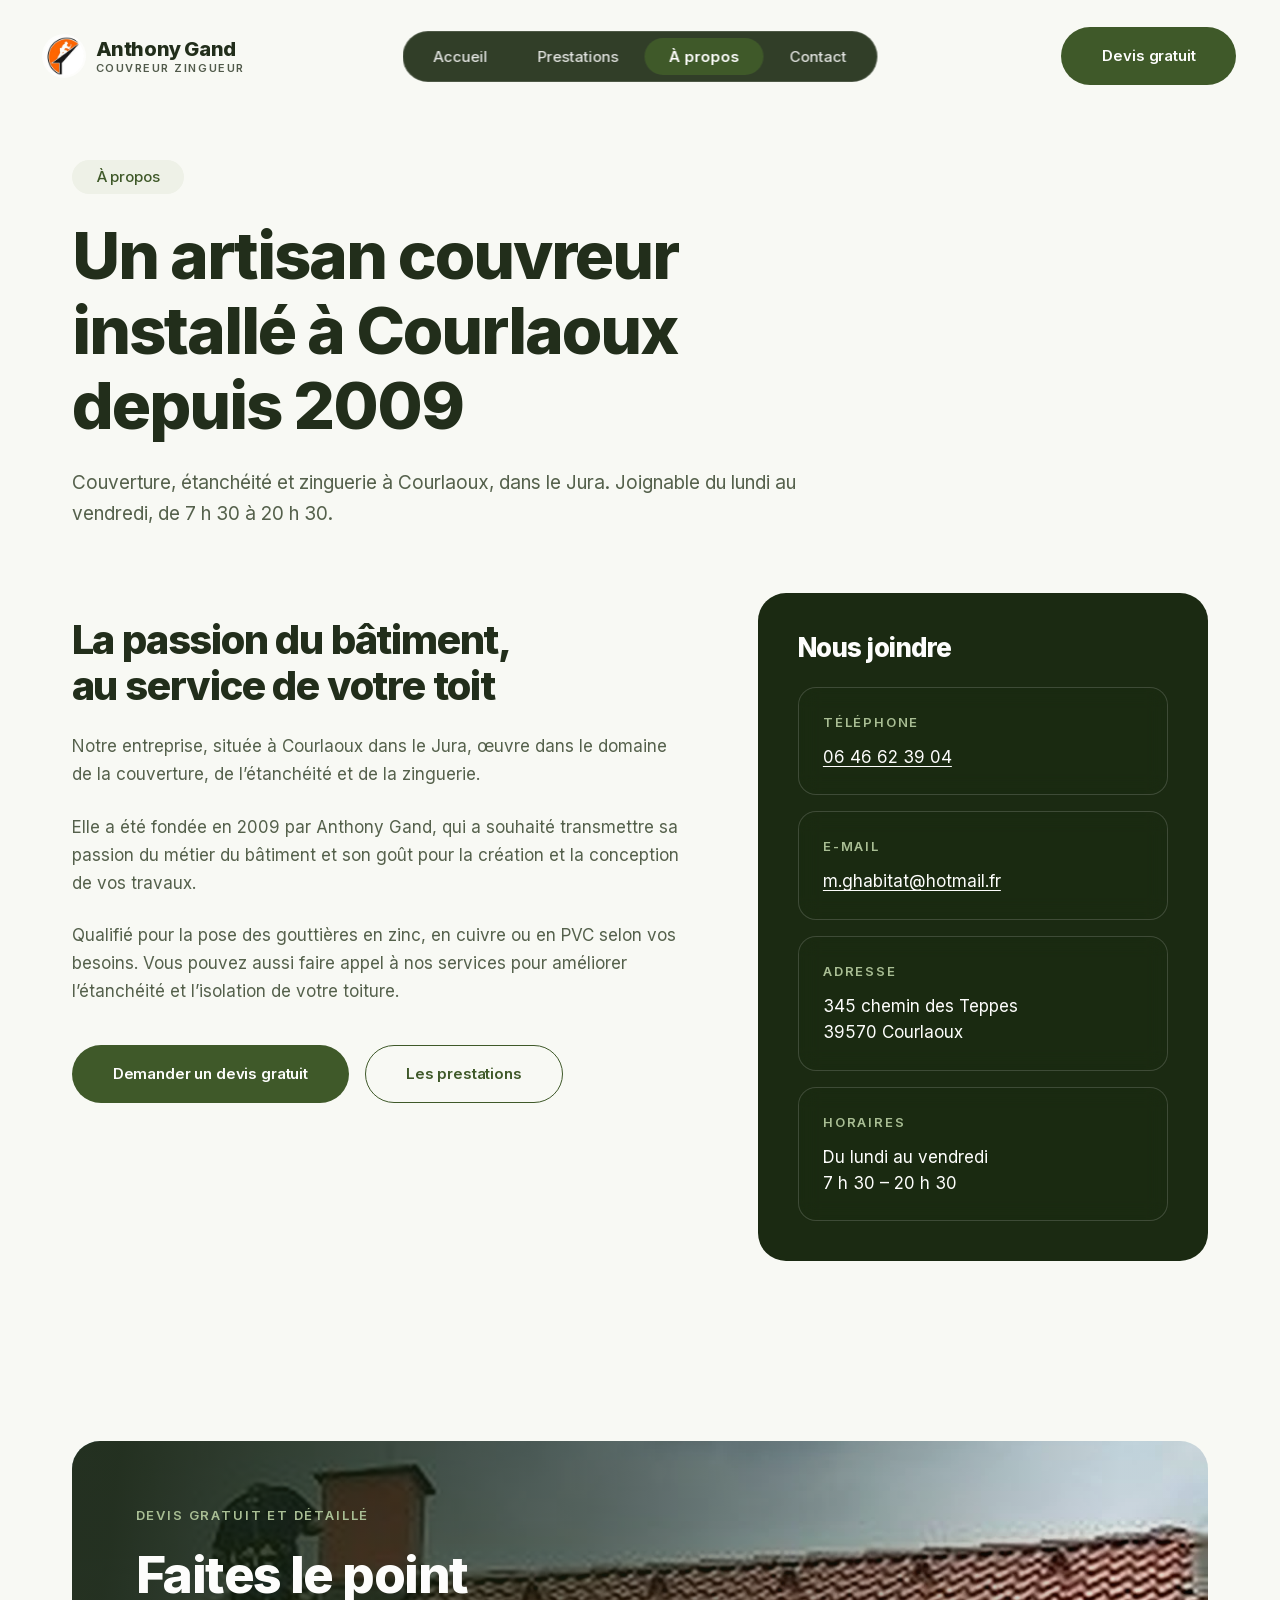
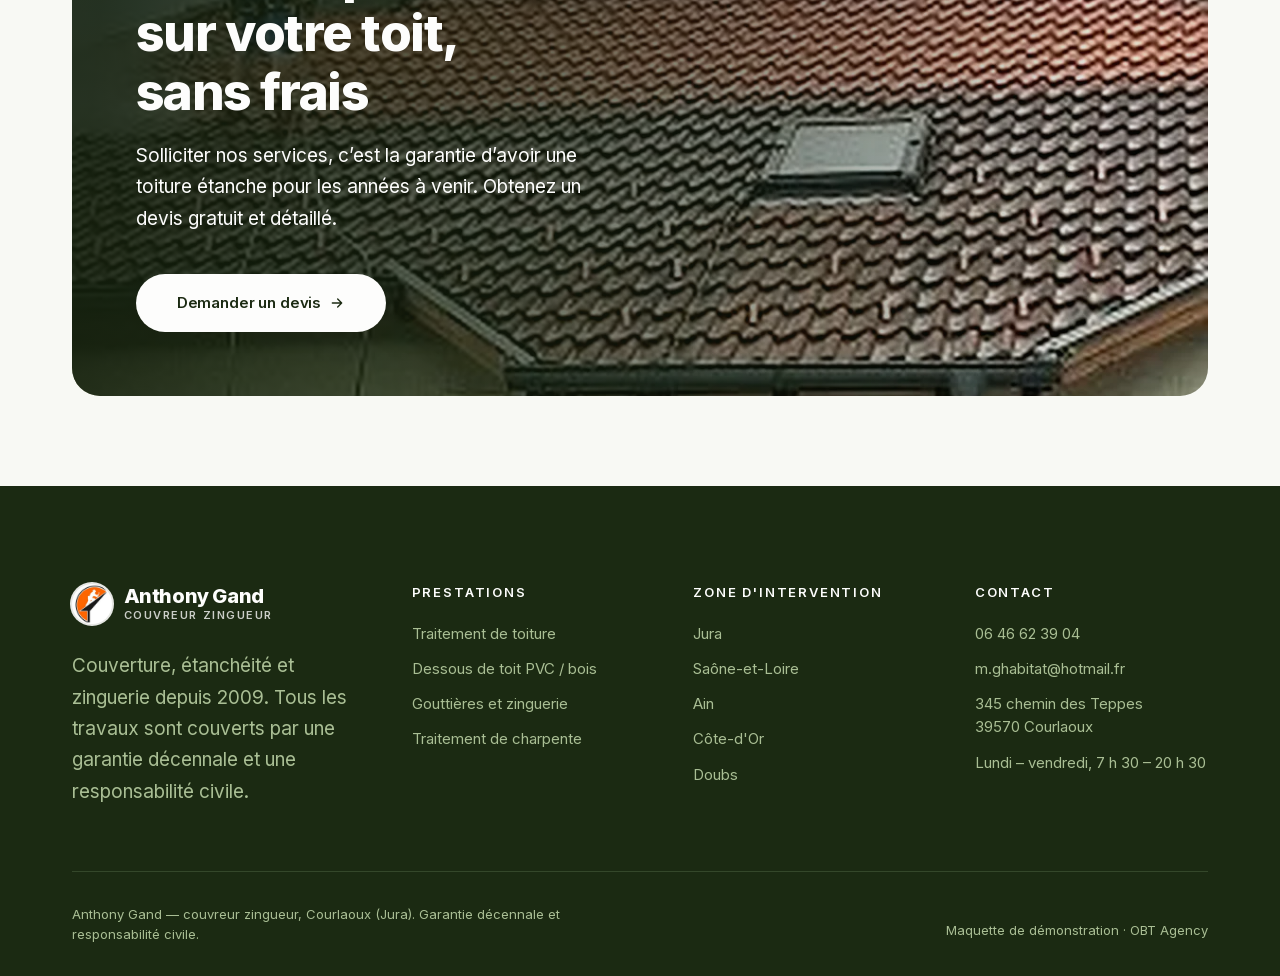
==== apropos.html @ 1050e937 "Maquette Anthony Gand — couvreur zingueur" ====
<!doctype html>
<html lang="fr">
<head>
<meta charset="utf-8">
<meta name="viewport" content="width=device-width, initial-scale=1">
<title>À propos — Anthony Gand, couvreur zingueur à Courlaoux</title>
<meta name="description" content="Entreprise de couverture, d'étanchéité et de zinguerie fondée en 2009 par Anthony Gand à Courlaoux (39). Coordonnées et horaires.">
<meta property="og:type" content="website">
<meta property="og:title" content="À propos — Anthony Gand, couvreur zingueur à Courlaoux">
<meta property="og:description" content="Entreprise de couverture, d'étanchéité et de zinguerie fondée en 2009 par Anthony Gand à Courlaoux (39). Coordonnées et horaires.">
<meta property="og:image" content="assets/img/hero-couvreur-demoussage.webp">
<meta property="og:locale" content="fr_FR">
<link rel="icon" href="assets/logo/favicon.png" type="image/png">
<link rel="stylesheet" href="css/tokens.css">
<link rel="stylesheet" href="css/base.css">
<link rel="stylesheet" href="css/layout.css">
<link rel="stylesheet" href="css/components.css">
<link rel="stylesheet" href="css/pages.css">
<link rel="stylesheet" href="css/apparitions.css">
<link rel="stylesheet" href="css/toiture.css">
<script>
(function () {
  var r = document.documentElement;
  if (window.matchMedia('(prefers-reduced-motion: reduce)').matches) return;
  r.dataset.anim = 'oui';
  addEventListener('load', function () {
    setTimeout(function () {
      if (!r.dataset.animPrete) r.removeAttribute('data-anim');
    }, 1000);
  });
})();
</script>
</head>
<body>
<a class="evitement" href="#principal">Aller au contenu</a>

<header class="entete" id="entete" data-fond="clair">
  <div class="entete__interieur">
    <a class="marque" href="index.html" aria-label="Anthony Gand, couvreur zingueur, accueil">
      <img class="marque__signe marque__logo" src="assets/logo/logo-rond.png" width="400" height="400" alt="">
      <span class="marque__nom">Anthony Gand<span class="marque__metier">Couvreur zingueur</span></span>
    </a>

    <nav class="nav" id="menu" aria-label="Navigation principale">
      <a class="nav__lien" href="index.html">Accueil</a>
      <a class="nav__lien" href="services.html">Prestations</a>
      <a class="nav__lien" href="apropos.html" aria-current="page">À propos</a>
      <a class="nav__lien" href="contact.html">Contact</a>
      <div class="nav__action"><a class="bouton bouton--plein bouton--large" href="contact.html">Devis gratuit</a></div>
    </nav>

    <div class="entete__action">
      <a class="bouton bouton--entete" href="contact.html">Devis gratuit</a>
    </div>

    <button class="burger" type="button" aria-expanded="false" aria-controls="menu" aria-label="Ouvrir le menu">
      <span class="burger__trait"></span><span class="burger__trait"></span><span class="burger__trait"></span>
    </button>
  </div>
</header>

<main id="principal">

<section class="hero-page">
  <div class="contenu">
    <p class="badge badge--accent hero-page__badge">À propos</p>
    <h1 class="hero-page__titre">Un artisan couvreur installé à Courlaoux depuis 2009</h1>
    <p class="hero-page__texte">
      Couverture, étanchéité et zinguerie à Courlaoux, dans le Jura. Joignable du lundi au
      vendredi, de 7 h 30 à 20 h 30.
    </p>
  </div>
</section>

<section class="section section--creme section--haut-nul" id="a-propos">
  <div class="contenu">
    <div class="duo duo--apropos">
      <div class="duo__texte">
        <h2 class="section-titre duo__titre">La passion du bâtiment, au service de votre toit</h2>
        <p class="duo__paragraphe">
          Notre entreprise, située à Courlaoux dans le Jura, œuvre dans le domaine de la
          couverture, de l’étanchéité et de la zinguerie.
        </p>
        <p class="duo__paragraphe">
          Elle a été fondée en 2009 par Anthony Gand, qui a souhaité transmettre sa passion du
          métier du bâtiment et son goût pour la création et la conception de vos travaux.
        </p>
        <p class="duo__paragraphe">
          Qualifié pour la pose des gouttières en zinc, en cuivre ou en PVC selon vos besoins.
          Vous pouvez aussi faire appel à nos services pour améliorer l’étanchéité et
          l’isolation de votre toiture.
        </p>
        <div class="duo__actions">
          <a class="bouton bouton--plein" href="contact.html">Demander un devis gratuit</a>
          <a class="bouton bouton--contour" href="services.html">Les prestations</a>
        </div>
      </div>

      <aside class="pratique pratique--carte">
        <h3 class="pratique__titre">Nous joindre</h3>
        <div class="pratique__liste">
          <div class="pratique__item">
            <p class="pratique__intitule">Téléphone</p>
            <p class="pratique__valeur"><a href="tel:+33646623904">06 46 62 39 04</a></p>
          </div>
          <div class="pratique__item">
            <p class="pratique__intitule">E-mail</p>
            <p class="pratique__valeur"><a href="mailto:m.ghabitat@hotmail.fr">m.ghabitat@hotmail.fr</a></p>
          </div>
          <div class="pratique__item">
            <p class="pratique__intitule">Adresse</p>
            <p class="pratique__valeur">345 chemin des Teppes<br>39570 Courlaoux</p>
          </div>
          <div class="pratique__item">
            <p class="pratique__intitule">Horaires</p>
            <p class="pratique__valeur">Du lundi au vendredi<br>7 h 30 – 20 h 30</p>
          </div>
        </div>
      </aside>
    </div>
  </div>
</section>

<section class="section section--creme">
  <div class="contenu">
    <div class="appel">
      <img class="visuel-photo visuel--pleine" src="assets/img/couvreur-sur-toit.webp"
             width="1200" height="800" loading="lazy"
             alt="Couvreur sur une toiture en tuiles pendant l'entretien de la couverture.">
      <div class="appel__contenu">
        <p class="surtitre">Devis gratuit et détaillé</p>
        <h2 class="appel__titre">Faites le point sur votre toit, sans frais</h2>
        <p class="appel__texte">
          Solliciter nos services, c’est la garantie d’avoir une toiture étanche pour les
          années à venir. Obtenez un devis gratuit et détaillé.
        </p>
        <div class="appel__action">
          <a class="bouton bouton--clair" href="contact.html">Demander un devis
            <svg class="bouton__fleche" viewBox="0 0 24 24" fill="none" stroke="currentColor" stroke-width="2" stroke-linecap="round" stroke-linejoin="round" aria-hidden="true"><path d="M5 12h14M13 6l6 6-6 6"/></svg>
          </a>
        </div>
      </div>
    </div>
  </div>
</section>

</main>

<footer class="pied">
  <div class="contenu">
    <div class="pied__haut">
      <div>
        <a class="marque" href="index.html" aria-label="Anthony Gand, couvreur zingueur, accueil">
      <img class="marque__signe marque__logo" src="assets/logo/logo-rond.png" width="400" height="400" alt="">
      <span class="marque__nom">Anthony Gand<span class="marque__metier">Couvreur zingueur</span></span>
    </a>
        <p class="pied__accroche">Couverture, étanchéité et zinguerie depuis 2009. Tous les travaux sont couverts par une garantie décennale et une responsabilité civile.</p>
      </div>

      <div>
        <p class="pied__titre">Prestations</p>
        <ul class="pied__liste">
          <li><a href="services.html#traitement-toiture">Traitement de toiture</a></li>
          <li><a href="services.html#dessous-de-toit">Dessous de toit PVC / bois</a></li>
          <li><a href="services.html#gouttieres">Gouttières et zinguerie</a></li>
          <li><a href="services.html#charpente">Traitement de charpente</a></li>
        </ul>
      </div>

      <div>
        <p class="pied__titre">Zone d'intervention</p>
        <ul class="pied__liste">
          <li>Jura</li>
          <li>Saône-et-Loire</li>
          <li>Ain</li>
          <li>Côte-d'Or</li>
          <li>Doubs</li>
        </ul>
      </div>

      <div>
        <p class="pied__titre">Contact</p>
        <ul class="pied__liste">
          <li><a href="tel:+33646623904">06 46 62 39 04</a></li>
          <li><a href="mailto:m.ghabitat@hotmail.fr">m.ghabitat@hotmail.fr</a></li>
          <li>345 chemin des Teppes<br>39570 Courlaoux</li>
          <li>Lundi – vendredi, 7 h 30 – 20 h 30</li>
        </ul>
      </div>
    </div>

    <div class="pied__bas">
      <p>Anthony Gand — couvreur zingueur, Courlaoux (Jura). Garantie décennale et responsabilité civile.</p>
      <p>Maquette de démonstration · OBT Agency</p>
    </div>
  </div>
</footer>

<script src="js/apparitions.js"></script>
<script src="js/main.js"></script>
</body>
</html>
---- css/tokens.css ----
@font-face {
  font-family: 'Inter';
  font-style: normal;
  font-weight: 400 800;
  font-display: swap;
  src: url('../assets/fonts/inter-latin.woff2') format('woff2');
  unicode-range: U+0000-00FF, U+0131, U+0152-0153, U+02BB-02BC, U+02C6, U+02DA,
    U+02DC, U+0304, U+0308, U+0329, U+2000-206F, U+20AC, U+2122, U+2191, U+2193,
    U+2212, U+2215, U+FEFF, U+FFFD;
}
@font-face {
  font-family: 'Inter';
  font-style: normal;
  font-weight: 400 800;
  font-display: swap;
  src: url('../assets/fonts/inter-latin-ext.woff2') format('woff2');
  unicode-range: U+0100-02BA, U+02BD-02C5, U+02C7-02CC, U+02CE-02D7, U+02DD-02FF,
    U+0304, U+0308, U+0329, U+1D00-1DBF, U+1E00-1E9F, U+1EF2-1EFF, U+2020,
    U+20A0-20AB, U+20AD-20C0, U+2113, U+2C60-2C7F, U+A720-A7FF;
}

:root {
    --c-vert: #3F5929;            --c-vert-sombre: #1B2A12;     --c-vert-accent: #658B42;     --c-creme: #F8F9F4;           --c-creme-2: #EEF1E7;         --c-creme-3: #F4F5F0;         --c-blanc: #FDFDFC;           --c-encre: #222E1B;           --c-encre-douce: #55614C;     --c-encre-claire: #A9BE94;    --c-trait: #E1E5D9;           --c-trait-sombre: #34472A;  
    --v-verre: rgba(253, 253, 252, .62);
  --v-verre-bord: rgba(253, 253, 252, .72);
  --v-verre-sombre: rgba(27, 42, 18, .55);
  --v-photo: linear-gradient(100deg, rgba(20, 32, 13, .78) 0%, rgba(20, 32, 13, .55) 42%, rgba(20, 32, 13, .12) 78%);
    --v-entete: linear-gradient(to bottom, rgba(20, 32, 13, .55) 0%, rgba(20, 32, 13, .28) 45%, transparent 100%);
    --v-photo-bas: linear-gradient(to top, rgba(20, 32, 13, .88) 0%, rgba(20, 32, 13, .72) 30%, rgba(20, 32, 13, .34) 58%, transparent 84%);
    --v-appel-mobile: linear-gradient(to top, rgba(20, 32, 13, .92) 0%, rgba(20, 32, 13, .82) 50%, rgba(20, 32, 13, .66) 100%);
  --v-carte-mobile: linear-gradient(to top, rgba(20, 32, 13, .92) 10%, rgba(20, 32, 13, .66) 52%, rgba(20, 32, 13, .2) 86%);

    --f-titre: 'Inter', -apple-system, BlinkMacSystemFont, 'Segoe UI', Helvetica, Arial, sans-serif;

  --fs-xs: 13px;
  --fs-sm: 15px;
  --fs-base: 16px;
  --fs-md: 17px;
  --fs-lg: 19px;
  --fs-xl: 22px;
  --fs-2xl: clamp(22px, 2.1vw, 26px);
  --fs-3xl: clamp(26px, 2.6vw, 32px);
  --fs-4xl: clamp(30px, 3.2vw, 40px);
  --fs-5xl: clamp(34px, 4vw, 52px);
  --fs-6xl: clamp(38px, 5.13vw, 74px); 
  --fw-normal: 400;
  --fw-moyen: 500;
  --fw-demi: 600;
  --fw-gras: 700;
  --fw-noir: 800;

  --ls-titre: -.03em;     --ls-sous-titre: -.02em;
  --ls-capitales: .14em;

  --lh-titre: 1.14;       --lh-serre: 1.2;
  --lh-texte: 1.55;
  --lh-large: 1.65;

    --sp-1: 4px;
  --sp-2: 8px;
  --sp-3: 12px;
  --sp-4: 16px;
  --sp-5: 20px;
  --sp-6: 24px;
  --sp-8: 32px;
  --sp-10: 40px;
  --sp-12: 48px;
  --sp-16: 64px;
  --sp-20: 80px;
  --sp-24: 96px;
  --sp-30: 120px;
  --sp-40: 160px;

    --sp-section: clamp(64px, 7vw, 120px);
  --sp-section-courte: clamp(48px, 5vw, 80px);

    --l-contenu: 1280px;        --l-etroit: 900px;
  --l-texte: 62ch;            --l-gouttiere: clamp(20px, 5.6vw, 80px);
  --l-bande: clamp(20px, 3.4vw, 48px);     --l-header: 112px;
  --l-collant: 104px;      
    --r-sm: 8px;
  --r-md: 12px;
  --r-lg: 18px;
  --r-xl: 24px;
  --r-2xl: 28px;
  --r-pill: 999px;

    --sh-carte: 0 18px 40px -24px rgba(27, 42, 18, .28);
  --sh-flottant: 0 30px 70px -30px rgba(27, 42, 18, .45);

    --tr-rapide: 140ms cubic-bezier(.2, .6, .3, 1);
  --tr-normal: 260ms cubic-bezier(.2, .6, .3, 1);
  --tr-lent: 700ms cubic-bezier(.16, .84, .28, 1);
}
---- css/base.css ----
*,
*::before,
*::after { box-sizing: border-box; }

html {
  -webkit-text-size-adjust: 100%;
  scroll-behavior: smooth;
}

body {
  margin: 0;
  font-family: var(--f-titre);
  font-size: var(--fs-base);
  line-height: var(--lh-texte);
  font-weight: var(--fw-normal);
  color: var(--c-encre);
  background: var(--c-creme);
  -webkit-font-smoothing: antialiased;
  -moz-osx-font-smoothing: grayscale;
  overflow-x: hidden;
}

h1, h2, h3, h4 {
  margin: 0;
  font-weight: var(--fw-noir);
  line-height: var(--lh-titre);
  letter-spacing: var(--ls-titre);
  text-wrap: balance;
}

h1 { font-size: var(--fs-6xl); }
h2 { font-size: var(--fs-4xl); }
h3 { font-size: var(--fs-xl); letter-spacing: var(--ls-sous-titre); }
h4 { font-size: var(--fs-md); letter-spacing: var(--ls-sous-titre); }

p { margin: 0; }
p + p { margin-top: var(--sp-4); }

figure, blockquote, dl, dd { margin: 0; }

ul, ol { margin: 0; padding: 0; }
li { list-style: none; }

a {
  color: inherit;
  text-decoration: none;
}

img, svg, video {
  display: block;
  max-width: 100%;
}

button, input, select, textarea {
  font: inherit;
  color: inherit;
}

button { cursor: pointer; }

strong { font-weight: var(--fw-demi); }

:focus-visible {
  outline: 3px solid var(--c-vert-accent);
  outline-offset: 3px;
  border-radius: var(--r-sm);
}
.sur-sombre :focus-visible,
.section--sombre :focus-visible {
  outline-color: var(--c-blanc);
}

.evitement {
  position: absolute;
  top: var(--sp-3);
  left: var(--sp-3);
  z-index: 100;
  padding: var(--sp-3) var(--sp-5);
  background: var(--c-vert);
  color: var(--c-blanc);
  font-size: var(--fs-sm);
  font-weight: var(--fw-demi);
  border-radius: var(--r-pill);
  transform: translateY(-200%);
  transition: transform var(--tr-rapide);
}
.evitement:focus-visible { transform: translateY(0); }

.visuellement-cache {
  position: absolute;
  width: 1px;
  height: 1px;
  margin: -1px;
  padding: 0;
  overflow: hidden;
  clip-path: inset(50%);
  white-space: nowrap;
  border: 0;
}

@media (prefers-reduced-motion: reduce) {
  html { scroll-behavior: auto; }
  *,
  *::before,
  *::after {
    animation-duration: .01ms !important;
    animation-iteration-count: 1 !important;
    transition-duration: .01ms !important;
  }
}
---- css/layout.css ----
.contenu {
  width: 100%;
  max-width: var(--l-contenu);
  margin-inline: auto;
  padding-inline: var(--l-gouttiere);
}
.contenu--etroit { max-width: calc(var(--l-etroit) + 2 * var(--l-gouttiere)); }

.section { padding-block: var(--sp-section); }
.section--courte { padding-block: var(--sp-section-courte); }
.section--haut-nul { padding-block-start: 0; }
.section--bas-nul { padding-block-end: 0; }

.section--creme { background: var(--c-creme); }
.section--creme-2 { background: var(--c-creme-2); }
.section--sombre {
  background: var(--c-vert-sombre);
  color: var(--c-blanc);
}
.section--sombre .section-titre { color: var(--c-blanc); }
.section--sombre .section-chapo { color: var(--c-encre-claire); }

.section-entete {
  display: flex;
  flex-direction: column;
  align-items: flex-start;
  gap: var(--sp-4);
  margin-block-end: var(--sp-16);
}
.section-entete--centre {
  align-items: center;
  text-align: center;
}
.section-entete--large {
  display: grid;
  grid-template-columns: minmax(0, 1fr) minmax(0, .78fr);
  gap: var(--sp-12);
  align-items: start;
}
.section-titre {
  font-size: var(--fs-4xl);
  color: var(--c-encre);
  max-width: 20ch;
}
.section-entete--centre .section-titre { max-width: 24ch; }
.section-chapo {
  font-size: var(--fs-lg);
  line-height: var(--lh-large);
  color: var(--c-encre-douce);
  max-width: var(--l-texte);
}

.grille { display: grid; gap: var(--sp-6); }
.grille--2 { grid-template-columns: repeat(2, minmax(0, 1fr)); }
.grille--3 { grid-template-columns: repeat(3, minmax(0, 1fr)); }
.grille--4 { grid-template-columns: repeat(4, minmax(0, 1fr)); }
.grille--large { gap: var(--sp-8); }

.entete {
  position: fixed;
  inset-block-start: 0;
  inset-inline: 0;
  z-index: 50;
  height: var(--l-header);
  display: flex;
  align-items: center;
  background: transparent;
  transition: transform var(--tr-normal);
}
.entete[data-cache='true'] { transform: translateY(-102%); }

.entete__interieur {
  position: relative;
  display: flex;
  align-items: center;
  justify-content: space-between;
  gap: var(--sp-6);
  width: 100%;
  padding-inline: var(--l-bande);
}

.marque {
  display: inline-flex;
  align-items: center;
  gap: var(--sp-3);
  flex-shrink: 0;
    min-height: 44px;
  color: var(--c-encre);
}
.entete[data-fond='sombre'] .marque { color: var(--c-blanc); }
.entete[data-fond='sombre'] .burger {
  background: var(--c-blanc);
  border-color: rgba(27, 42, 18, .12);
}
.entete[data-fond='sombre'] .burger__trait { background: var(--c-vert); }
.marque__signe { width: 26px; height: 26px; flex-shrink: 0; }
.marque__nom {
  font-size: 20px;                 font-weight: var(--fw-noir);
  letter-spacing: -.02em;
  line-height: 1;
}

.nav {
  position: absolute;
  inset-inline-start: 50%;
  translate: -50% 0;
  display: flex;
  align-items: center;
  gap: 2px;
  padding: 6px;
  border-radius: var(--r-pill);
  background: rgba(27, 42, 18, .9);
  border: 1px solid rgba(253, 253, 252, .14);
  -webkit-backdrop-filter: blur(16px);
  backdrop-filter: blur(16px);
}
.nav__lien {
  padding: 11px var(--sp-6);
  border-radius: var(--r-pill);
  font-size: var(--fs-sm);
  font-weight: var(--fw-moyen);
  line-height: 1;
  color: rgba(253, 253, 252, .86);
  transition: background-color var(--tr-rapide), color var(--tr-rapide);
}
.nav__lien:hover { color: var(--c-blanc); background: rgba(253, 253, 252, .1); }
.nav__lien[aria-current='page'] {
  background: var(--c-vert);
  color: var(--c-blanc);
  font-weight: var(--fw-demi);
}

.entete__action { flex-shrink: 0; }
.bouton--entete {
  height: 52px;
  padding-inline: var(--sp-8);
  background: var(--c-blanc);
  color: var(--c-vert-sombre);
}
.bouton--entete:hover { background: var(--c-creme-2); }
.entete[data-fond='clair'] .bouton--entete {
  background: var(--c-vert);
  color: var(--c-blanc);
}
.entete[data-fond='clair'] .bouton--entete:hover { background: var(--c-vert-sombre); }

.burger {
  display: none;
    flex-direction: column;
  align-items: center;
  justify-content: center;
  gap: 4px;
  width: 48px;
  height: 48px;
  padding: 0;
  border: 1px solid rgba(253, 253, 252, .18);
  border-radius: var(--r-pill);
  background: rgba(27, 42, 18, .9);
  -webkit-backdrop-filter: blur(16px);
  backdrop-filter: blur(16px);
}
.burger__trait {
  display: block;
  width: 18px;
  height: 2px;
  border-radius: var(--r-pill);
  background: var(--c-blanc);
  transition: transform var(--tr-normal), opacity var(--tr-rapide);
}
.burger[aria-expanded='true'] .burger__trait:nth-child(1) { transform: translateY(6px) rotate(45deg); }
.burger[aria-expanded='true'] .burger__trait:nth-child(2) { opacity: 0; }
.burger[aria-expanded='true'] .burger__trait:nth-child(3) { transform: translateY(-6px) rotate(-45deg); }

.pied {
  background: var(--c-vert-sombre);
  color: var(--c-blanc);
  padding-block: var(--sp-24) var(--sp-8);
}
.pied__haut {
  display: grid;
  grid-template-columns: minmax(0, 1.25fr) repeat(3, minmax(0, 1fr));
  gap: var(--sp-12);
  padding-block-end: var(--sp-16);
  border-block-end: 1px solid var(--c-trait-sombre);
}
.pied__accroche {
  font-size: var(--fs-lg);
  line-height: var(--lh-large);
  color: var(--c-encre-claire);
  max-width: 32ch;
  margin-block-start: var(--sp-5);
}
.pied__titre {
  font-size: var(--fs-xs);
  font-weight: var(--fw-demi);
  letter-spacing: var(--ls-capitales);
  text-transform: uppercase;
  color: var(--c-vert-accent);
  margin-block-end: var(--sp-5);
}
.pied__liste { display: grid; gap: var(--sp-3); }
.pied__liste a,
.pied__liste li {
  font-size: var(--fs-sm);
  color: var(--c-encre-claire);
  transition: color var(--tr-rapide);
}
.pied__liste a:hover { color: var(--c-blanc); }
.pied__bas {
  display: flex;
  flex-wrap: wrap;
  justify-content: space-between;
  gap: var(--sp-4);
  padding-block-start: var(--sp-8);
  font-size: var(--fs-xs);
  color: var(--c-encre-claire);
}
.pied__bas p { max-width: 68ch; }

@media (max-width: 1100px) {
  .pied__haut { grid-template-columns: repeat(2, minmax(0, 1fr)); gap: var(--sp-10); }
  .section-entete--large { grid-template-columns: 1fr; gap: var(--sp-6); }
}

@media (max-width: 1024px) {
  :root { --l-header: 92px; }
  .grille--4 { grid-template-columns: repeat(2, minmax(0, 1fr)); }
  .grille--3 { grid-template-columns: repeat(2, minmax(0, 1fr)); }
  .section-entete { margin-block-end: var(--sp-12); }
}

@media (max-width: 960px) {
  .burger { display: flex; }
  .nav {
    position: fixed;
    inset: var(--l-header) var(--sp-4) auto;
    translate: none;
    flex-direction: column;
    align-items: stretch;
    gap: 0;
    padding: var(--sp-3);
    background: var(--c-blanc);
    border: 1px solid var(--c-trait);
    border-radius: var(--r-xl);
    box-shadow: var(--sh-flottant);
    -webkit-backdrop-filter: none;
    backdrop-filter: none;
    opacity: 0;
    visibility: hidden;
    transform: translateY(-10px);
    transition: opacity var(--tr-normal), transform var(--tr-normal), visibility var(--tr-normal);
  }
  .nav[data-ouvert='true'] {
    opacity: 1;
    visibility: visible;
    transform: translateY(0);
  }
  .nav__lien {
    padding: var(--sp-4);
    border-radius: var(--r-md);
    font-size: var(--fs-md);
    color: var(--c-encre);
  }
  .nav__lien:hover { background: var(--c-creme-2); color: var(--c-encre); }
  .entete__action { display: none; }
  .nav__action { display: block; padding-block-start: var(--sp-3); }
}

@media (min-width: 961px) {
  .nav__action { display: none; }
}

@media (max-width: 700px) {
  .grille--3,
  .grille--2 { grid-template-columns: minmax(0, 1fr); }
  .pied__haut { grid-template-columns: minmax(0, 1fr); gap: var(--sp-8); }
  .pied { padding-block: var(--sp-16) var(--sp-8); }
}

@media (max-width: 480px) {
  .grille--4 { grid-template-columns: minmax(0, 1fr); }
}

.pied .marque { color: var(--c-blanc); }
---- css/components.css ----
.bouton {
  display: inline-flex;
  align-items: center;
  justify-content: center;
  gap: var(--sp-2);
  height: 58px;
  padding-inline: var(--sp-10);
  border: 1px solid transparent;
  border-radius: var(--r-pill);
  font-size: var(--fs-sm);
  font-weight: var(--fw-demi);
  letter-spacing: -.01em;
  white-space: nowrap;
  }

.bouton--plein {
  background: var(--c-vert);
  color: var(--c-blanc);
}
.bouton--plein:hover { background: var(--c-vert-sombre); }

.bouton--creme {
  background: var(--c-creme-3);
  color: var(--c-encre);
}
.bouton--creme:hover { background: var(--c-blanc); }

.bouton--contour {
  background: transparent;
  border-color: var(--c-vert);
  color: var(--c-vert);
}
.bouton--contour:hover { background: var(--c-vert); color: var(--c-blanc); }

.bouton--clair {
  background: var(--c-blanc);
  color: var(--c-vert-sombre);
}
.bouton--clair:hover { background: var(--c-encre-claire); }

.bouton--petit { height: 52px; padding-inline: var(--sp-8); }
.bouton--large { width: 100%; }

.bouton__fleche { width: 16px; height: 16px; }

.lien-fleche {
  display: inline-flex;
  align-items: center;
  gap: var(--sp-2);
  font-size: var(--fs-sm);
  font-weight: var(--fw-demi);
  color: var(--c-vert);
}
.lien-fleche svg { transition: transform var(--tr-normal); }
.lien-fleche:hover svg { transform: translateX(4px); }
.section--sombre .lien-fleche { color: var(--c-encre-claire); }

.badge {
  display: inline-flex;
  align-items: center;
  height: 34px;
  padding-inline: var(--sp-6);
  border: 1px solid var(--c-trait);
  border-radius: var(--r-pill);
  background: var(--c-blanc);
  font-size: var(--fs-sm);
  font-weight: var(--fw-moyen);
  letter-spacing: -.01em;
  color: var(--c-encre);
}
.badge--verre {
  background: rgba(253, 253, 252, .78);
  border-color: rgba(253, 253, 252, .5);
  -webkit-backdrop-filter: blur(12px);
  backdrop-filter: blur(12px);
}
.badge--sombre {
  background: rgba(253, 253, 252, .1);
  border-color: var(--c-trait-sombre);
  color: var(--c-blanc);
}
.badge--accent {
  background: var(--c-creme-2);
  border-color: transparent;
  color: var(--c-vert);
}

.surtitre {
  font-size: var(--fs-xs);
  font-weight: var(--fw-demi);
  letter-spacing: var(--ls-capitales);
  text-transform: uppercase;
  color: var(--c-vert-accent);
}

.carte {
  background: var(--c-blanc);
  border: 1px solid var(--c-trait);
  border-radius: var(--r-2xl);
  padding: var(--sp-10);
  box-shadow: var(--sh-carte);
}
.carte--sombre {
  background: var(--c-vert-sombre);
  border-color: transparent;
  color: var(--c-blanc);
}
.carte--creme {
  background: var(--c-creme-2);
  border-color: transparent;
  box-shadow: none;
}
.carte--nu { box-shadow: none; }

.carte__titre {
  font-size: var(--fs-xl);
  font-weight: var(--fw-noir);
  letter-spacing: var(--ls-sous-titre);
  line-height: var(--lh-serre);
}
.carte__texte {
  margin-block-start: var(--sp-4);
  font-size: var(--fs-md);
  line-height: var(--lh-large);
  color: var(--c-encre-douce);
  max-width: 40ch;
}
.carte--sombre .carte__texte { color: var(--c-encre-claire); }

.icone-cadre {
  display: grid;
  place-items: center;
  width: 52px;
  height: 52px;
  border-radius: var(--r-lg);
  background: var(--c-creme-2);
  color: var(--c-vert);
  margin-block-end: var(--sp-8);
}
.carte--sombre .icone-cadre {
  background: rgba(253, 253, 252, .1);
  color: var(--c-encre-claire);
}
.icone-cadre svg { width: 24px; height: 24px; }

.visuel {
  position: relative;
  display: grid;
  place-items: center;
  margin: 0;
  padding: var(--sp-8);
  overflow: hidden;
  border-radius: var(--r-xl);
  background:
    radial-gradient(120% 90% at 12% 8%, rgba(101, 139, 66, .45), transparent 62%),
    linear-gradient(152deg, var(--c-vert) 0%, var(--c-vert-sombre) 100%);
  color: var(--c-blanc);
  isolation: isolate;
}
.visuel::before {
  content: '';
  position: absolute;
  inset: var(--sp-3);
  border: 1px dashed rgba(253, 253, 252, .3);
  border-radius: var(--r-lg);
  pointer-events: none;
}
.visuel::after {
  content: 'image à produire';
  position: absolute;
  inset-block-start: var(--sp-5);
  inset-inline-start: var(--sp-5);
  padding: 5px var(--sp-3);
  border-radius: var(--r-pill);
  background: rgba(253, 253, 252, .16);
  font-size: 10px;
  font-weight: var(--fw-demi);
  letter-spacing: var(--ls-capitales);
  text-transform: uppercase;
  color: var(--c-blanc);
}
.visuel__texte {
  max-width: 34ch;
  font-size: var(--fs-sm);
  line-height: var(--lh-large);
  text-align: center;
  text-wrap: balance;
  color: rgba(253, 253, 252, .94);
}
.visuel__fichier {
  display: block;
  margin-block-start: var(--sp-3);
  font-size: 11px;
  letter-spacing: .04em;
  color: rgba(253, 253, 252, .55);
}

.visuel--clair {
  background:
    radial-gradient(120% 90% at 15% 10%, rgba(253, 253, 252, .9), transparent 60%),
    linear-gradient(152deg, var(--c-creme-2) 0%, #C7D3B6 100%);
  color: var(--c-vert-sombre);
}
.visuel--clair::before { border-color: rgba(27, 42, 18, .22); }
.visuel--clair::after { background: rgba(27, 42, 18, .12); color: var(--c-vert-sombre); }
.visuel--clair .visuel__texte { color: var(--c-vert-sombre); }
.visuel--clair .visuel__fichier { color: rgba(27, 42, 18, .5); }

.visuel--rond { border-radius: 50%; padding: var(--sp-4); }
.visuel--rond::before { border-radius: 50%; inset: var(--sp-2); }
.visuel--rond::after { display: none; }
.visuel--rond .visuel__texte { font-size: var(--fs-xs); max-width: 22ch; }

.visuel--1x1 { aspect-ratio: 1 / 1; }
.visuel--4x3 { aspect-ratio: 4 / 3; }
.visuel--3x2 { aspect-ratio: 3 / 2; }
.visuel--3x4 { aspect-ratio: 3 / 4; }
.visuel--16x9 { aspect-ratio: 16 / 9; }
.visuel--21x9 { aspect-ratio: 21 / 9; }
.visuel--pleine { position: absolute; inset: 0; border-radius: 0; }

.hero {
  position: relative;
  min-height: min(92vh, 880px);
  display: flex;
  align-items: center;
  overflow: hidden;
  isolation: isolate;
  padding-block: calc(var(--l-header) + var(--sp-16)) var(--sp-20);
}
.hero__fond {
  position: absolute;
  inset: 0;
  z-index: -2;
  background:
    radial-gradient(90% 70% at 78% 22%, rgba(101, 139, 66, .55), transparent 62%),
    radial-gradient(70% 60% at 8% 90%, rgba(101, 139, 66, .38), transparent 60%),
    linear-gradient(140deg, #2D411D 0%, #4A6730 46%, #1B2A12 100%);
}
.hero__fond::after {
  content: '';
  position: absolute;
  inset: 0;
  background: var(--v-photo);
}
.hero__fond::before {
  content: '';
  position: absolute;
  inset: 0 0 auto;
  height: calc(var(--l-header) + 80px);
  z-index: 1;
  background: var(--v-entete);
}
.hero__note {
  position: absolute;
  z-index: 1;
  inset-block-start: calc(var(--l-header) + var(--sp-2));
  inset-inline-end: var(--l-gouttiere);
  max-width: 30ch;
  padding: var(--sp-3) var(--sp-5);
  border: 1px dashed rgba(253, 253, 252, .32);
  border-radius: var(--r-md);
  background: rgba(27, 42, 18, .34);
  -webkit-backdrop-filter: blur(8px);
  backdrop-filter: blur(8px);
  font-size: var(--fs-xs);
  line-height: 1.45;
  color: rgba(253, 253, 252, .8);
}
.hero__contenu {
  position: relative;
  max-width: 720px;   }
.hero__badge { margin-block-end: 0; }
.hero__contenu > .hero__avis + .hero__titre { margin-block-start: var(--sp-10); }
.hero__titre {
  color: var(--c-blanc);
  max-width: 560px;      text-wrap: normal;   }
.hero__texte {
  margin-block-start: var(--sp-10);
  font-size: var(--fs-lg);                font-weight: var(--fw-moyen);
  line-height: 1.45;                      color: rgba(253, 253, 252, .94);
  max-width: 700px;
}
.hero__actions {
  display: flex;
  flex-wrap: wrap;
  gap: var(--sp-4);
  margin-block-start: var(--sp-10);
}

.hero__apercu {
  display: grid;
  grid-template-columns: auto minmax(0, 1fr);
  align-items: center;
  gap: var(--sp-4);
  width: clamp(280px, 30vw, 384px);
  margin-block-start: var(--sp-6);
  padding: var(--sp-3);
  border: 1px solid var(--v-verre-bord);
  border-radius: var(--r-xl);
    background: rgba(253, 253, 252, .88);
  -webkit-backdrop-filter: blur(18px);
  backdrop-filter: blur(18px);
  box-shadow: var(--sh-carte);
}
.hero__apercu-photo.visuel-photo {
  width: 128px;
  height: 96px;
  border-radius: var(--r-md);
}
.hero__apercu-legende {
  display: grid;
  gap: var(--sp-1);
  padding-inline-end: var(--sp-2);
}
.hero__apercu-lieu {
  font-size: var(--fs-xs);
  font-weight: var(--fw-gras);
  letter-spacing: var(--ls-capitales);
  text-transform: uppercase;
  color: var(--c-vert);
}
.hero__apercu-detail {
  font-size: var(--fs-sm);
  line-height: var(--lh-texte);
  color: var(--c-encre);
}
@media (max-width: 1024px) {
  .hero__apercu { width: 100%; max-width: 420px; }
}
@media (max-width: 420px) {
  .hero__apercu-photo.visuel-photo { width: 96px; height: 72px; }
}

.hero__temoignage {
  position: absolute;
  z-index: 2;
  inset-block-end: var(--sp-12);
  inset-inline-end: var(--sp-10);
  width: 340px;
  padding: var(--sp-6);
  border: 1px solid var(--v-verre-bord);
  border-radius: var(--r-2xl);
  background: var(--v-verre);
  -webkit-backdrop-filter: blur(18px);
  backdrop-filter: blur(18px);
  box-shadow: var(--sh-flottant);
  color: var(--c-encre);
}
.etoiles { display: flex; gap: 6px; color: var(--c-vert-accent); }
.etoiles svg { width: 26px; height: 26px; }
.hero__citation {
  margin-block-start: var(--sp-5);
  font-size: var(--fs-md);
  line-height: 1.45;
  letter-spacing: -.01em;
}
.hero__auteur {
  display: flex;
  align-items: center;
  gap: var(--sp-3);
  margin-block-start: var(--sp-6);
}
.hero__auteur .visuel { width: 44px; height: 44px; flex-shrink: 0; }
.hero__auteur-nom { font-size: var(--fs-sm); font-weight: var(--fw-demi); }
.hero__auteur-lieu { font-size: var(--fs-xs); color: var(--c-encre-douce); }

@media (prefers-reduced-motion: no-preference) {
  .hero__badge,
  .hero__titre,
  .hero__texte,
  .hero__actions,
  .hero__apercu,
  .hero__temoignage {
    opacity: 0;
    transform: translateY(18px);
    animation: heroEntree var(--tr-lent) forwards;
  }
  .hero__badge { animation-delay: 60ms; }
  .hero__titre { animation-delay: 160ms; }
  .hero__texte { animation-delay: 280ms; }
  .hero__actions { animation-delay: 380ms; }
  .hero__apercu { animation-delay: 460ms; transform: translateY(22px); }
  .hero__temoignage { animation-delay: 580ms; transform: translateY(26px); }
}
@keyframes heroEntree {
  to { opacity: 1; transform: translateY(0); }
}

.hero-page {
  padding-block: var(--sp-16) var(--sp-16);
  background: var(--c-creme);
}
.hero-page__titre { max-width: 18ch; }
.hero-page__texte {
  margin-block-start: var(--sp-6);
  font-size: var(--fs-lg);
  line-height: var(--lh-large);
  color: var(--c-encre-douce);
  max-width: var(--l-texte);
}
.hero-page__badge { margin-block-end: var(--sp-6); }

.confiance {
  display: grid;
  justify-items: center;
  text-align: center;
  gap: var(--sp-8);
  padding: clamp(48px, 6vw, 96px) var(--sp-8);
  background: var(--c-blanc);
  border: 1px solid var(--c-trait);
  border-radius: var(--r-2xl);
  box-shadow: var(--sh-carte);
}
.confiance__titre {
  font-size: var(--fs-5xl);
  color: var(--c-vert);
  max-width: 22ch;
}
.avatars { display: flex; }
.avatars :is(.visuel, .visuel-photo) {
  width: 64px;
  height: 64px;
  border: 3px solid var(--c-blanc);
  padding: 0;
}
.avatars :is(.visuel, .visuel-photo) + :is(.visuel, .visuel-photo) { margin-inline-start: -18px; }
.avatars .visuel__texte { display: none; }

.carte-photo {
  position: relative;
  display: flex;
  align-items: flex-end;
  aspect-ratio: 3 / 4;
  padding: var(--sp-8);
  overflow: hidden;
  border-radius: var(--r-xl);
  isolation: isolate;
  color: var(--c-blanc);
}
.carte-photo .visuel--pleine { z-index: -2; }
.carte-photo::after {
  content: '';
  position: absolute;
  inset: 0;
  z-index: -1;
  background: linear-gradient(to top, rgba(20, 32, 13, .88) 6%, rgba(20, 32, 13, .3) 46%, transparent 72%);
}
.carte-photo__titre {
  font-size: var(--fs-xl);
  font-weight: var(--fw-noir);
  letter-spacing: var(--ls-sous-titre);
}
.carte-photo__texte {
  margin-block-start: var(--sp-3);
  font-size: var(--fs-sm);
  line-height: var(--lh-texte);
  color: var(--c-blanc);
  max-width: 34ch;
}

.bento {
  display: grid;
  grid-template-columns: repeat(3, minmax(0, 1fr));
  gap: var(--sp-6);
  align-items: stretch;
}
.bento__haute { grid-row: span 2; }
.bento .carte { display: flex; flex-direction: column; }
.bento__chiffre {
  margin-block-start: auto;
  padding-block-start: var(--sp-16);
  font-size: clamp(48px, 6vw, 78px);
  font-weight: var(--fw-noir);
  letter-spacing: var(--ls-titre);
  line-height: 1;
  color: var(--c-vert-accent);
}
.bento__chiffre span {
  font-size: var(--fs-lg);
  font-weight: var(--fw-demi);
  letter-spacing: normal;
  color: var(--c-encre-claire);
  margin-inline-start: var(--sp-2);
}
.jauge {
  margin-block-start: var(--sp-6);
  height: 6px;
  border-radius: var(--r-pill);
  background: rgba(253, 253, 252, .16);
  overflow: hidden;
}
.jauge__part {
  display: block;
  height: 100%;
  border-radius: var(--r-pill);
  background: var(--c-vert-accent);
}
.jauge-legende {
  display: flex;
  justify-content: space-between;
  margin-block-start: var(--sp-3);
  font-size: var(--fs-xs);
  color: var(--c-encre-claire);
}

.rail {
  display: flex;
  gap: var(--sp-6);
  padding-block: var(--sp-8) var(--sp-6);
  padding-inline: var(--l-gouttiere);
  overflow-x: auto;
  scroll-snap-type: x mandatory;
  scrollbar-width: thin;
  scrollbar-color: var(--c-trait) transparent;
}
.rail__element {
  flex: 0 0 300px;
  scroll-snap-align: start;
}
.rail__element:nth-child(even) { margin-block-start: var(--sp-8); }
.rail .carte { padding: var(--sp-4); }
.rail :is(.visuel, .visuel-photo) { border-radius: var(--r-lg); }
.rail__legende { padding: var(--sp-5) var(--sp-3) var(--sp-3); }
.rail__titre {
  font-size: var(--fs-md);
  font-weight: var(--fw-gras);
  letter-spacing: var(--ls-sous-titre);
}
.rail__meta {
  margin-block-start: var(--sp-2);
  font-size: var(--fs-xs);
  color: var(--c-encre-douce);
}
.rail-commandes {
  display: flex;
  justify-content: flex-end;
  gap: var(--sp-3);
}
.rond {
  display: grid;
  place-items: center;
  width: 56px;
  height: 56px;
  border: 1px solid var(--c-trait);
  border-radius: 50%;
  background: var(--c-blanc);
  color: var(--c-encre);
  transition: background-color var(--tr-normal), color var(--tr-normal);
}
.rond:hover { background: var(--c-vert); color: var(--c-blanc); border-color: var(--c-vert); }
.rond:disabled { opacity: .35; cursor: default; }
.rond:disabled:hover { background: var(--c-blanc); color: var(--c-encre); }
.rond svg { width: 18px; height: 18px; }
.rond--plein {
  background: var(--c-vert);
  border-color: var(--c-vert);
  color: var(--c-blanc);
}
.rond--plein:hover { background: var(--c-vert-sombre); border-color: var(--c-vert-sombre); }

.temoin {
  display: grid;
  grid-template-columns: repeat(2, minmax(0, 1fr));
  gap: var(--sp-6);
  align-items: stretch;
}
.temoin__carte {
  display: flex;
  flex-direction: column;
  padding: clamp(32px, 3.4vw, 48px);
  background: var(--c-creme-2);
  border-radius: var(--r-xl);
  min-height: 360px;
}
.temoin__intitule {
  font-size: var(--fs-2xl);
  font-weight: var(--fw-noir);
  letter-spacing: var(--ls-sous-titre);
  line-height: var(--lh-serre);
  max-width: 16ch;
}
.temoin__citation {
  margin-block-start: var(--sp-6);
  font-size: var(--fs-md);
  line-height: var(--lh-large);
  color: var(--c-encre-douce);
  max-width: 42ch;
}
.temoin__pied {
  display: flex;
  align-items: flex-end;
  justify-content: space-between;
  gap: var(--sp-6);
  margin-block-start: auto;
  padding-block-start: var(--sp-12);
}
.temoin__nom { font-size: var(--fs-sm); font-weight: var(--fw-demi); }
.temoin__lieu { font-size: var(--fs-xs); color: var(--c-encre-douce); }
.temoin__visuel { height: 100%; min-height: 360px; }

.duo {
  display: grid;
  grid-template-columns: minmax(0, .92fr) minmax(0, 1fr);
  gap: clamp(32px, 6vw, 96px);
  align-items: center;
}
.duo__texte { max-width: 42ch; }
.duo__titre { margin-block-start: var(--sp-6); }
.duo__titre em {
  font-style: normal;
  color: var(--c-vert-accent);
}
.duo__paragraphe {
  margin-block-start: var(--sp-6);
  font-size: var(--fs-md);
  line-height: var(--lh-large);
  color: var(--c-encre-douce);
}
.duo__actions {
  display: flex;
  flex-wrap: wrap;
  gap: var(--sp-4);
  margin-block-start: var(--sp-10);
}
.duo__images {
  position: relative;
  display: grid;
  grid-template-columns: repeat(2, minmax(0, 1fr));
  align-items: start;
}
.duo__images :is(.visuel, .visuel-photo):first-of-type {
  grid-column: 2;
  grid-row: 1;
  aspect-ratio: 3 / 4.4;
}
.duo__images :is(.visuel, .visuel-photo):last-of-type {
  grid-column: 1 / span 2;
  grid-row: 1;
  align-self: center;
  width: 76%;
  aspect-ratio: 3 / 3.6;
  margin-block-start: var(--sp-16);
  box-shadow: var(--sh-flottant);
}

.equipe {
  display: flex;
  flex-wrap: wrap;
  justify-content: center;
  gap: var(--sp-8);
}
.equipe__membre {
  width: 200px;
  text-align: center;
}
.equipe__membre :is(.visuel, .visuel-photo) {
  width: 176px;
  height: 176px;
  margin-inline: auto;
  border: 2px solid var(--c-vert-accent);
}
.equipe__nom {
  margin-block-start: var(--sp-5);
  font-size: var(--fs-md);
  font-weight: var(--fw-gras);
  letter-spacing: var(--ls-sous-titre);
}
.equipe__role {
  margin-block-start: var(--sp-1);
  font-size: var(--fs-xs);
  color: var(--c-encre-claire);
}
.equipe__mot {
  margin-block-start: var(--sp-4);
  font-size: var(--fs-sm);
  line-height: var(--lh-texte);
  color: rgba(253, 253, 252, .82);
}

.labels {
  display: flex;
  flex-wrap: wrap;
  justify-content: center;
  align-items: center;
  gap: var(--sp-6) var(--sp-12);
  padding-block: var(--sp-10) var(--sp-16);
}
.label {
  display: inline-flex;
  align-items: center;
  gap: var(--sp-3);
  font-size: var(--fs-md);
  font-weight: var(--fw-gras);
  letter-spacing: -.02em;
  color: var(--c-encre-douce);
}
.label svg { width: 22px; height: 22px; color: var(--c-vert-accent); }
.label span { font-weight: var(--fw-normal); font-size: var(--fs-xs); }

.garantie__citation {
  font-size: var(--fs-xl);
  font-weight: var(--fw-gras);
  letter-spacing: var(--ls-sous-titre);
  line-height: var(--lh-serre);
  margin-block-start: var(--sp-6);
}
.garantie__detail {
  margin-block-start: var(--sp-5);
  font-size: var(--fs-md);
  line-height: var(--lh-large);
  color: var(--c-encre-douce);
}

.appel {
  position: relative;
  display: flex;
  align-items: center;
  min-height: 460px;
  padding: clamp(40px, 5vw, 80px);
  overflow: hidden;
  border-radius: var(--r-2xl);
  isolation: isolate;
  color: var(--c-blanc);
}
.appel .visuel--pleine { z-index: -2; border-radius: 0; }
.appel::after {
  content: '';
  position: absolute;
  inset: 0;
  z-index: -1;
  background: linear-gradient(96deg, rgba(20, 32, 13, .9) 4%, rgba(20, 32, 13, .62) 44%, rgba(20, 32, 13, .12) 88%);
}
.appel__contenu { max-width: 46ch; }
.appel__titre {
  margin-block-start: var(--sp-5);
  font-size: var(--fs-5xl);
  max-width: 16ch;
}
.appel__texte {
  margin-block-start: var(--sp-5);
  font-size: var(--fs-lg);
  line-height: var(--lh-large);
  color: var(--c-blanc);
}
.appel__action { margin-block-start: var(--sp-10); }

.faq { display: grid; gap: var(--sp-3); }
.faq__element {
  background: var(--c-creme-2);
  border: 1px solid transparent;
  border-radius: var(--r-lg);
  transition: background-color var(--tr-normal), border-color var(--tr-normal);
}
.faq__element[data-ouvert='true'] {
  background: var(--c-blanc);
  border-color: var(--c-trait);
}
.faq__bouton {
  display: flex;
  align-items: center;
  justify-content: space-between;
  gap: var(--sp-6);
  width: 100%;
  padding: var(--sp-6) var(--sp-8);
  border: 0;
  background: none;
  text-align: left;
  font-size: var(--fs-md);
  font-weight: var(--fw-demi);
  letter-spacing: var(--ls-sous-titre);
  color: var(--c-encre);
}
.faq__signe {
  position: relative;
  flex-shrink: 0;
  display: grid;
  place-items: center;
  width: 34px;
  height: 34px;
  border-radius: 50%;
  background: var(--c-blanc);
  color: var(--c-vert);
}
.faq__element[data-ouvert='true'] .faq__signe { background: var(--c-vert); color: var(--c-blanc); }
.faq__signe::before,
.faq__signe::after {
  content: '';
  position: absolute;
  background: currentColor;
  border-radius: var(--r-pill);
  transition: transform var(--tr-normal), opacity var(--tr-normal);
}
.faq__signe::before { width: 13px; height: 2px; }
.faq__signe::after { width: 2px; height: 13px; }
.faq__element[data-ouvert='true'] .faq__signe::after { transform: rotate(90deg); opacity: 0; }
.faq__reponse {
  display: grid;
  grid-template-rows: 0fr;
  transition: grid-template-rows var(--tr-normal);
}
.faq__element[data-ouvert='true'] .faq__reponse { grid-template-rows: 1fr; }
.faq__reponse > div { overflow: hidden; }
.faq__reponse p {
  padding: 0 var(--sp-8) var(--sp-8);
  font-size: var(--fs-md);
  line-height: var(--lh-large);
  color: var(--c-encre-douce);
  max-width: var(--l-texte);
}

.recherche {
  display: grid;
  justify-items: center;
  text-align: center;
  gap: var(--sp-6);
}
.recherche__titre { font-size: var(--fs-5xl); max-width: 20ch; }
.recherche__champ {
  position: relative;
  width: min(560px, 100%);
  margin-block-start: var(--sp-4);
}
.recherche__champ input {
  width: 100%;
  height: 66px;
  padding-inline: var(--sp-16) var(--sp-6);
  border: 2px solid var(--c-vert-accent);
  border-radius: var(--r-pill);
  background: var(--c-blanc);
  font-size: var(--fs-md);
  color: var(--c-encre);
}
.recherche__champ input::placeholder { color: var(--c-encre-douce); }
.recherche__champ svg {
  position: absolute;
  inset-block-start: 50%;
  inset-inline-start: var(--sp-6);
  translate: 0 -50%;
  width: 22px;
  height: 22px;
  color: var(--c-encre-douce);
}
.recherche__reponse {
  min-height: 28px;
  font-size: var(--fs-md);
  font-weight: var(--fw-demi);
  color: var(--c-blanc);
}
.recherche__reponse[data-etat='non'] { color: var(--c-encre-claire); }
.communes {
  display: flex;
  flex-wrap: wrap;
  justify-content: center;
  gap: var(--sp-2);
  max-width: 780px;
  margin-block-start: var(--sp-4);
}
.commune {
  padding: 7px var(--sp-4);
  border: 1px solid var(--c-trait-sombre);
  border-radius: var(--r-pill);
  font-size: var(--fs-xs);
  color: var(--c-encre-claire);
  transition: background-color var(--tr-rapide), color var(--tr-rapide);
}
.commune[data-trouve='true'] {
  background: var(--c-vert-accent);
  border-color: var(--c-vert-accent);
  color: var(--c-vert-sombre);
  font-weight: var(--fw-demi);
}
.commune[data-masque='true'] { opacity: .28; }

.filtres {
  display: flex;
  flex-wrap: wrap;
  gap: var(--sp-2);
  margin-block-end: var(--sp-12);
}
.filtre {
  height: 46px;
  padding-inline: var(--sp-6);
  border: 1px solid var(--c-trait);
  border-radius: var(--r-pill);
  background: var(--c-blanc);
  font-size: var(--fs-sm);
  font-weight: var(--fw-moyen);
  color: var(--c-encre-douce);
  transition: background-color var(--tr-normal), color var(--tr-normal), border-color var(--tr-normal);
}
.filtre:hover { border-color: var(--c-vert); color: var(--c-vert); }
.filtre[aria-pressed='true'] {
  background: var(--c-vert);
  border-color: var(--c-vert);
  color: var(--c-blanc);
}
.filtre__compte { opacity: .6; margin-inline-start: 6px; }

.projets {
  display: grid;
  grid-template-columns: repeat(2, minmax(0, 1fr));
  gap: var(--sp-12) var(--sp-6);
}
.projet[hidden] { display: none; }
.projet :is(.visuel, .visuel-photo) { border-radius: var(--r-lg); }
.projet__titre {
  margin-block-start: var(--sp-5);
  font-size: var(--fs-xl);
  font-weight: var(--fw-gras);
  letter-spacing: var(--ls-sous-titre);
}
.projet__meta {
  margin-block-start: var(--sp-2);
  font-size: var(--fs-xs);
  font-weight: var(--fw-demi);
  letter-spacing: .04em;
  text-transform: uppercase;
  color: var(--c-vert-accent);
}
.projet__texte {
  margin-block-start: var(--sp-4);
  font-size: var(--fs-md);
  line-height: var(--lh-large);
  color: var(--c-encre-douce);
  max-width: 46ch;
}
.projet__duree {
  margin-block-start: var(--sp-4);
  font-size: var(--fs-xs);
  color: var(--c-encre-douce);
}
.projets__vide {
  padding: var(--sp-16);
  text-align: center;
  font-size: var(--fs-md);
  color: var(--c-encre-douce);
}

.avant-apres {
  position: relative;
  overflow: hidden;
  border-radius: var(--r-xl);
  aspect-ratio: 16 / 10;
  touch-action: pan-y;
  cursor: ew-resize;
}
.avant-apres__couche { position: absolute; inset: 0; }
.avant-apres__couche--apres { clip-path: inset(0 0 0 50%); }
.avant-apres :is(.visuel, .visuel-photo) { height: 100%; border-radius: 0; }
.avant-apres__etiquette {
  position: absolute;
  inset-block-start: var(--sp-5);
  z-index: 3;
  padding: 6px var(--sp-4);
  border-radius: var(--r-pill);
  background: rgba(27, 42, 18, .68);
  -webkit-backdrop-filter: blur(10px);
  backdrop-filter: blur(10px);
  font-size: var(--fs-xs);
  font-weight: var(--fw-demi);
  letter-spacing: .1em;
  text-transform: uppercase;
  color: var(--c-blanc);
}
.avant-apres__etiquette--avant { inset-inline-start: var(--sp-5); }
.avant-apres__etiquette--apres { inset-inline-end: var(--sp-5); }
.avant-apres__poignee {
  position: absolute;
  inset-block: 0;
  z-index: 4;
  width: 2px;
  background: rgba(253, 253, 252, .9);
  translate: -1px 0;
}
.avant-apres__bouton {
  position: absolute;
  inset-block-start: 50%;
  inset-inline-start: 50%;
  translate: -50% -50%;
  display: grid;
  place-items: center;
  width: 52px;
  height: 52px;
  border: 0;
  border-radius: 50%;
  background: var(--c-blanc);
  color: var(--c-vert-sombre);
  box-shadow: var(--sh-flottant);
}
.avant-apres__bouton svg { width: 20px; height: 20px; }
.avant-apres__legende {
  margin-block-start: var(--sp-5);
  text-align: center;
  font-size: var(--fs-sm);
  color: var(--c-encre-douce);
}

.presta {
  display: grid;
  grid-template-columns: minmax(0, 1fr) minmax(0, .82fr);
  gap: clamp(32px, 5vw, 72px);
  align-items: center;
  padding: clamp(32px, 4vw, 56px);
  background: var(--c-blanc);
  border: 1px solid var(--c-trait);
  border-radius: var(--r-2xl);
  box-shadow: var(--sh-carte);
}
.presta:nth-child(even) .presta__visuel { order: -1; }
.presta__entete {
  display: flex;
  align-items: flex-start;
  justify-content: space-between;
  gap: var(--sp-6);
}
.presta__numero {
  display: grid;
  place-items: center;
  min-width: 54px;
  padding: var(--sp-3) var(--sp-4);
  border-radius: var(--r-md);
  background: var(--c-vert);
  font-size: var(--fs-xl);
  font-weight: var(--fw-noir);
  letter-spacing: var(--ls-sous-titre);
  line-height: 1;
  color: var(--c-blanc);
}
.presta__titre {
  margin-block-start: var(--sp-8);
  font-size: var(--fs-4xl);
  max-width: 14ch;
}
.presta__intro {
  margin-block-start: var(--sp-6);
  font-size: var(--fs-md);
  line-height: var(--lh-large);
  color: var(--c-encre-douce);
  max-width: 46ch;
}
.presta__liste {
  display: grid;
  gap: var(--sp-3);
  margin-block-start: var(--sp-8);
}
.presta__liste li {
  position: relative;
  padding-inline-start: var(--sp-6);
  font-size: var(--fs-sm);
  line-height: var(--lh-texte);
  color: var(--c-encre);
}
.presta__liste li::before {
  content: '';
  position: absolute;
  inset-block-start: 9px;
  inset-inline-start: 0;
  width: 7px;
  height: 7px;
  border-radius: 50%;
  background: var(--c-vert-accent);
}
.presta__note {
  margin-block-start: var(--sp-8);
  padding-block-start: var(--sp-6);
  border-block-start: 1px solid var(--c-trait);
  font-size: var(--fs-sm);
  line-height: var(--lh-large);
  color: var(--c-encre-douce);
  max-width: 48ch;
}
.presta__visuel { rotate: -1.2deg; }
.presta:nth-child(even) .presta__visuel { rotate: 1.2deg; }

.etapes { counter-reset: etape; }
.etape {
  display: grid;
  grid-template-columns: 84px minmax(0, 1fr);
  gap: var(--sp-8);
  padding-block: var(--sp-10);
  border-block-start: 1px solid var(--c-trait);
}
.etape:last-child { border-block-end: 1px solid var(--c-trait); }
.etape__numero {
  font-size: var(--fs-2xl);
  font-weight: var(--fw-noir);
  letter-spacing: var(--ls-titre);
  color: var(--c-vert-accent);
}
.etape__titre { font-size: var(--fs-xl); }
.etape__texte {
  margin-block-start: var(--sp-4);
  font-size: var(--fs-md);
  line-height: var(--lh-large);
  color: var(--c-encre-douce);
  max-width: 60ch;
}
.etape__delai {
  margin-block-start: var(--sp-4);
  font-size: var(--fs-xs);
  font-weight: var(--fw-demi);
  letter-spacing: .04em;
  text-transform: uppercase;
  color: var(--c-encre-douce);
}

.formulaire-bloc {
  position: relative;
  display: grid;
  grid-template-columns: minmax(0, 560px) minmax(0, 1fr);
  gap: clamp(32px, 5vw, 72px);
  align-items: start;
  padding: clamp(28px, 3.4vw, 48px);
  overflow: hidden;
  border-radius: var(--r-2xl);
  isolation: isolate;
}
.formulaire-bloc .visuel--pleine { z-index: -2; border-radius: 0; }
.formulaire-bloc::after {
  content: '';
  position: absolute;
  inset: 0;
  z-index: -1;
  background: linear-gradient(100deg, rgba(20, 32, 13, .72), rgba(20, 32, 13, .4));
}

.formulaire {
  padding: clamp(28px, 3vw, 40px);
  border: 1px solid var(--v-verre-bord);
  border-radius: var(--r-xl);
  background: rgba(253, 253, 252, .9);
  -webkit-backdrop-filter: blur(20px);
  backdrop-filter: blur(20px);
  box-shadow: var(--sh-flottant);
}
.formulaire__titre { font-size: var(--fs-3xl); }
.formulaire__intro {
  margin-block-start: var(--sp-4);
  font-size: var(--fs-sm);
  line-height: var(--lh-large);
  color: var(--c-encre-douce);
  max-width: 46ch;
}
.champs {
  display: grid;
  grid-template-columns: repeat(2, minmax(0, 1fr));
  gap: var(--sp-5);
  margin-block-start: var(--sp-8);
}
.champ { display: grid; gap: var(--sp-2); }
.champ--plein { grid-column: 1 / -1; }
.champ label {
  font-size: var(--fs-xs);
  font-weight: var(--fw-demi);
  letter-spacing: .02em;
  color: var(--c-encre);
}
.champ label span { color: var(--c-encre-douce); font-weight: var(--fw-normal); }
.champ input,
.champ select,
.champ textarea {
  width: 100%;
  padding: var(--sp-4) var(--sp-5);
  border: 1px solid var(--c-trait);
  border-radius: var(--r-md);
  background: var(--c-blanc);
  font-size: var(--fs-sm);
  color: var(--c-encre);
  transition: border-color var(--tr-rapide), box-shadow var(--tr-rapide);
}
.champ textarea { min-height: 132px; resize: vertical; }
.champ input:focus,
.champ select:focus,
.champ textarea:focus {
  outline: none;
  border-color: var(--c-vert-accent);
  box-shadow: 0 0 0 3px rgba(101, 139, 66, .22);
}
.champ input:focus-visible,
.champ select:focus-visible,
.champ textarea:focus-visible { outline: 2px solid var(--c-vert); outline-offset: 1px; }
.champ__erreur {
  display: none;
  font-size: var(--fs-xs);
  font-weight: var(--fw-moyen);
  color: #8C2F1C;
}
.champ[data-invalide='true'] input,
.champ[data-invalide='true'] select,
.champ[data-invalide='true'] textarea { border-color: #8C2F1C; }
.champ[data-invalide='true'] .champ__erreur { display: block; }

.formulaire__pied {
  display: flex;
  flex-wrap: wrap;
  align-items: center;
  justify-content: space-between;
  gap: var(--sp-4);
  margin-block-start: var(--sp-8);
  padding-block-start: var(--sp-6);
  border-block-start: 1px solid var(--c-trait);
}
.formulaire__mention {
  font-size: var(--fs-xs);
  line-height: var(--lh-texte);
  color: var(--c-encre-douce);
  max-width: 34ch;
}
.formulaire__succes {
  display: none;
  padding: var(--sp-12) var(--sp-8);
  text-align: center;
}
.formulaire[data-envoye='true'] .formulaire__corps { display: none; }
.formulaire[data-envoye='true'] .formulaire__succes { display: block; }
.formulaire__succes-signe {
  display: grid;
  place-items: center;
  width: 64px;
  height: 64px;
  margin-inline: auto;
  border-radius: 50%;
  background: var(--c-creme-2);
  color: var(--c-vert);
}
.formulaire__succes-signe svg { width: 28px; height: 28px; }
.formulaire__succes h3 { margin-block-start: var(--sp-6); font-size: var(--fs-2xl); }
.formulaire__succes p {
  margin-block-start: var(--sp-4);
  font-size: var(--fs-md);
  line-height: var(--lh-large);
  color: var(--c-encre-douce);
  max-width: 42ch;
  margin-inline: auto;
}
@media (prefers-reduced-motion: no-preference) {
  .formulaire[data-envoye='true'] .formulaire__succes { animation: heroEntree 420ms both; }
}

.pratique {
  color: var(--c-blanc);
  padding-block: var(--sp-4);
}
.pratique__titre { font-size: var(--fs-3xl); max-width: 16ch; }
.pratique__liste { display: grid; gap: var(--sp-5); margin-block-start: var(--sp-10); }
.pratique__item {
  padding: var(--sp-6);
  border: 1px solid rgba(253, 253, 252, .16);
  border-radius: var(--r-lg);
    background: rgba(27, 42, 18, .55);
  -webkit-backdrop-filter: blur(10px);
  backdrop-filter: blur(10px);
}
.pratique__intitule {
  font-size: var(--fs-xs);
  font-weight: var(--fw-demi);
  letter-spacing: var(--ls-capitales);
  text-transform: uppercase;
  color: var(--c-encre-claire);
}
.pratique__valeur {
  margin-block-start: var(--sp-3);
  font-size: var(--fs-md);
  line-height: var(--lh-texte);
  color: var(--c-blanc);
}

@media (max-width: 1100px) {
  .hero__temoignage { width: 300px; }
  .presta { grid-template-columns: minmax(0, 1fr); }
  .presta:nth-child(even) .presta__visuel { order: 0; }
  .formulaire-bloc { grid-template-columns: minmax(0, 1fr); }
}

@media (max-width: 1024px) {
  .bento { grid-template-columns: repeat(2, minmax(0, 1fr)); }
  .bento__haute { grid-row: span 1; }
  .duo { grid-template-columns: minmax(0, 1fr); }
  .duo__texte { max-width: none; }
  .temoin { grid-template-columns: minmax(0, 1fr); }
  .temoin__visuel { min-height: 280px; }
  .hero__temoignage {
    position: static;
    width: 100%;
    max-width: 420px;
    margin-block-start: var(--sp-12);
  }
  .hero { min-height: 0; }
}

@media (max-width: 860px) {
  .projets { grid-template-columns: minmax(0, 1fr); gap: var(--sp-10); }
  .carte-photo { aspect-ratio: 4 / 3; }
}

@media (max-width: 700px) {
  .bento { grid-template-columns: minmax(0, 1fr); }
  .carte { padding: var(--sp-8); }
  .champs { grid-template-columns: minmax(0, 1fr); }
  .etape { grid-template-columns: minmax(0, 1fr); gap: var(--sp-4); }
  .duo__images :is(.visuel, .visuel-photo):last-of-type { width: 84%; margin-block-start: var(--sp-10); }
  .rail__element { flex-basis: 260px; }
  .rail__element:nth-child(even) { margin-block-start: 0; }
  .avant-apres { aspect-ratio: 4 / 3; }
  .appel { min-height: 400px; }
}

@media (max-width: 420px) {
  .bouton { width: 100%; padding-inline: var(--sp-6); }
  .hero__actions { flex-direction: column; align-items: stretch; }
  .equipe__membre { width: 100%; max-width: 260px; }
}


.section-entete--large .section-titre { max-width: none; }

.rail { scroll-padding-inline-start: var(--l-gouttiere); }

.temoin__carte {
  background: var(--c-blanc);
  border: 1px solid var(--c-trait);
}

.equipe {
  display: grid;
  grid-template-columns: repeat(3, minmax(0, 1fr));
  justify-items: center;
  gap: var(--sp-12) var(--sp-8);
}
.equipe__membre { width: 100%; max-width: 260px; }

.appel .visuel--pleine { place-items: end; }
.appel .visuel__texte { max-width: 28ch; text-align: right; }
.formulaire-bloc .visuel--pleine { place-items: end; }
.formulaire-bloc .visuel__texte { max-width: 28ch; text-align: right; }
.carte-photo .visuel--pleine { place-items: start center; }
.carte-photo .visuel__texte { padding-block-start: var(--sp-10); }

@media (max-width: 900px) {
  .equipe { grid-template-columns: repeat(2, minmax(0, 1fr)); }
}
@media (max-width: 560px) {
  .equipe { grid-template-columns: minmax(0, 1fr); }
}

.presta { position: relative; }
.presta__numero {
  position: absolute;
  z-index: 2;
  inset-block-start: clamp(28px, 3.4vw, 48px);
  inset-inline-end: clamp(28px, 3.4vw, 48px);
}
.presta__entete { justify-content: flex-start; }
@media (max-width: 700px) {
  .presta__numero { position: static; }
  .presta__entete { justify-content: space-between; }
}

.avant-apres .visuel::after { display: none; }
.avant-apres__couche :is(.visuel, .visuel-photo) {
  place-items: end start;
  padding: var(--sp-8) var(--sp-6) var(--sp-10);
}
.avant-apres__couche .visuel__texte { text-align: left; max-width: 26ch; }
.avant-apres__couche--avant .visuel {
  background:
    radial-gradient(100% 80% at 20% 12%, rgba(85, 97, 76, .55), transparent 60%),
    linear-gradient(152deg, #46523B 0%, #232B1D 100%);
}
.avant-apres__couche--apres .visuel {
  place-items: end end;
}
.avant-apres__couche--apres .visuel__texte { text-align: right; }

@media (max-width: 1100px) {
  .hero__note {
    position: static;
    max-width: none;
    margin: 0 var(--l-gouttiere) var(--sp-8);
  }
  .hero {
    display: block;
    padding-block: calc(var(--l-header) + var(--sp-8)) var(--sp-16);
  }
}

@media (max-width: 1024px) {
  .temoin__visuel {
    aspect-ratio: auto;
    height: auto;
    width: 100%;
  }
}
.nav { max-width: calc(100vw - 2 * var(--sp-4)); }
@media (min-width: 861px) { .nav { max-width: none; } }

.visuel-photo {
  display: block;
  width: 100%;
    height: auto;
  object-fit: cover;
  border-radius: var(--r-xl);
}
.visuel-photo.visuel--rond { border-radius: 50%; }
.visuel-photo.visuel--pleine {
  position: absolute;
  inset: 0;
  height: 100%;
  border-radius: 0;
}

.surtitre { color: var(--c-vert); }
.section--sombre .surtitre,
.appel .surtitre { color: var(--c-encre-claire); }

.projet__meta,
.etude__intitule { color: var(--c-vert); }

.pied__titre { color: var(--c-blanc); }

.hero__temoignage { background: rgba(253, 253, 252, .74); }

.hero__texte { max-width: 760px; }
.hero { min-height: min(94vh, 920px); }

.hero {
  align-items: flex-start;
  padding-block: calc(var(--l-header) + 126px) var(--sp-20);
}
.hero__titre { max-width: 600px; }
@media (max-width: 1100px) {
  .hero { padding-block: calc(var(--l-header) + var(--sp-8)) var(--sp-16); }
}

.hero { padding-block-start: calc(var(--l-header) + 93px); }
.hero__texte { margin-block-start: var(--sp-6); }
@media (max-width: 1100px) {
  .hero { padding-block-start: calc(var(--l-header) + var(--sp-8)); }
}


.hero-page { padding-block: calc(var(--l-header) + var(--sp-12)) var(--sp-16); }

.hero {
  min-height: 100vh;
  min-height: 100svh;
}
.hero > .contenu {
  max-width: none;
  padding-inline: var(--l-bande);
}
.hero__note { inset-inline-end: var(--l-bande); }

.hero__actions .bouton--plein:hover {
  background: var(--c-blanc);
  color: var(--c-vert-sombre);
}
.hero__actions .bouton--creme:hover {
  background: var(--c-vert);
  color: var(--c-blanc);
}

.hero__avis {
  display: flex;
  align-items: center;
  gap: var(--sp-3);
  margin-block-start: var(--sp-4);
  font-size: var(--fs-sm);
  font-weight: var(--fw-moyen);
  color: rgba(253, 253, 252, .92);
}
.hero__avis .etoiles svg { width: 16px; height: 16px; }
.hero__avis .etoiles { color: var(--c-vert-accent); gap: 3px; }
.hero__avis-note { font-weight: var(--fw-gras); color: var(--c-blanc); }
.hero__avis-libelle { color: rgba(253, 253, 252, .74); }

.hero__temoignage { overflow: hidden; }
.hero__piste { display: grid; }
.hero__avis-item { grid-area: 1 / 1; margin: 0; }
.hero__avis-item[data-etat='attente'] { opacity: 0; visibility: hidden; }

@media (prefers-reduced-motion: no-preference) {
  .hero__avis-item {
    transition: opacity 340ms ease,
                translate 340ms cubic-bezier(.16, .84, .28, 1),
                visibility 0s;
  }
    .hero__avis-item[data-etat='sortie'] { opacity: 0; translate: -48px 0; }
    .hero__avis-item[data-etat='entree'] {
    opacity: 0;
    translate: 48px 0;
    transition: none;
  }
    .hero__avis-item[data-etat='attente'] { transition: none; }
}

.bandeau {
  width: 100%;
  overflow: hidden;
  padding-block: var(--sp-10) var(--sp-16);
  -webkit-mask-image: linear-gradient(90deg, transparent, #000 6%, #000 94%, transparent);
  mask-image: linear-gradient(90deg, transparent, #000 6%, #000 94%, transparent);
}
.bandeau__piste {
  display: flex;
  width: max-content;
  animation: bandeauDefile 26s linear infinite;
}
.bandeau__groupe {
  display: flex;
  align-items: center;
  gap: var(--sp-16);
  padding-inline-end: var(--sp-16);
  flex-shrink: 0;
}
.bandeau .label { white-space: nowrap; }
@keyframes bandeauDefile {
  from { transform: translateX(0); }
  to { transform: translateX(-50%); }
}
@media (prefers-reduced-motion: reduce) {
  .bandeau__piste { animation: none; }
  .bandeau { -webkit-mask-image: none; mask-image: none; }
  .bandeau__groupe:last-child { display: none; }
  .bandeau__groupe { flex-wrap: wrap; gap: var(--sp-6) var(--sp-12); }
}

.avant-apres__poignee { inset-inline-start: 50%; }
.avant-apres__bouton {
  position: absolute;
  inset-block-start: 50%;
  inset-inline-start: 50%;
  translate: -50% -50%;
  pointer-events: auto;
}

.etude { align-items: center; }

.hero__note {
  inset-block-start: auto;
  inset-block-end: var(--sp-8);
  inset-inline-start: var(--l-bande);
  inset-inline-end: auto;
}

@media (min-width: 1320px) {
  .rail {
    justify-content: center;          max-width: var(--l-contenu);
    margin-inline: auto;
    overflow: visible;
    scroll-snap-type: none;
  }
}


@media (min-width: 1320px) {
  .rail { padding-inline: 0; }
}

.temoin__visuel { aspect-ratio: auto; width: 100%; }

.pastille {
  display: grid;
  place-items: center;
  width: 44px;
  height: 44px;
  flex-shrink: 0;
  border-radius: 50%;
  background: var(--c-vert);
  color: var(--c-blanc);
  font-size: var(--fs-xs);
  font-weight: var(--fw-gras);
  letter-spacing: .02em;
}

.hero__image {
  position: absolute;
  inset: 0;
  z-index: -3;
  width: 100%;
  height: 100%;
  object-fit: cover;
  object-position: 62% center;   }
.hero__fond { background: none; }


.avatars .visuel-photo,
.equipe__membre .visuel-photo { border-radius: 50%; object-fit: cover; }
.avant-apres .visuel-photo { width: 100%; height: 100%; object-fit: cover; }
.temoin__visuel.visuel-photo { height: 100%; min-height: 360px; }


.avant-apres__couche .visuel-photo {
  position: absolute;
  inset: 0;
  width: 100%;
  height: 100%;
  padding: 0;
  border-radius: 0;
  object-fit: cover;
  background: none;
}

@media (max-width: 640px) {
  .hero__temoignage,
  .hero__apercu { display: none; }

  .hero {
    display: flex;
    align-items: flex-end;              padding-block: calc(var(--l-header) + var(--sp-8)) var(--sp-12);
  }
  .hero > .contenu { width: 100%; }

    .hero__fond::after { background: var(--v-photo), var(--v-photo-bas); }
}

.rail__commandes {
  display: flex;
  gap: var(--sp-3);
  margin-block-start: var(--sp-2);
}
.rail__fleche {
  display: grid;
  place-items: center;
  width: 48px;
  height: 48px;
  border: 1px solid var(--c-trait);
  border-radius: 50%;
  background: var(--c-blanc);
  color: var(--c-vert);
  cursor: pointer;
  transition: background var(--tr-rapide), color var(--tr-rapide),
              border-color var(--tr-rapide);
}
.rail__fleche:hover:not(:disabled) {
  background: var(--c-vert);
  border-color: var(--c-vert);
  color: var(--c-blanc);
}
.rail__fleche:disabled {
  opacity: .38;
  cursor: default;
}

@media (max-width: 700px) {
  .appel::after { background: var(--v-appel-mobile); }
  .carte-photo::after { background: var(--v-carte-mobile); }
}

.section--bande { padding-block: var(--sp-10); }
.bandeau--hero { padding-block: 0; }

.equipe {
  display: flex;
  flex-wrap: nowrap;
  justify-content: flex-start;
  grid-template-columns: none;
  gap: var(--sp-8);
  overflow-x: auto;
  scroll-snap-type: x mandatory;
  scroll-padding-inline-start: 0;
  padding-block-end: var(--sp-4);
  scrollbar-width: thin;
  scrollbar-color: var(--c-trait-sombre) transparent;
}
.equipe__membre {
  flex: 0 0 260px;
  width: 260px;
  max-width: 260px;
  scroll-snap-align: start;
}
@media (min-width: 1720px) {
  .equipe { justify-content: center; overflow: visible; scroll-snap-type: none; }
}
.rail__commandes--sombre { justify-content: center; margin-block-start: var(--sp-6); }
.rail__fleche--sombre {
  background: transparent;
  border-color: var(--c-trait-sombre);
  color: var(--c-blanc);
}
.rail__fleche--sombre:hover:not(:disabled) {
  background: var(--c-blanc);
  border-color: var(--c-blanc);
  color: var(--c-vert-sombre);
}
.rail__commandes[hidden] { display: none; }

@media (max-width: 700px) {
  .grille--empile {
    display: flex;
    flex-direction: column;
    gap: 0;
  }
  .grille--empile > * {
    position: sticky;
    inset-block-start: var(--l-collant);
  }

  .etapes--empile {
    display: flex;
    flex-direction: column;
    gap: 0;
  }
  .etapes--empile .etape {
    position: sticky;
    inset-block-start: var(--l-collant);
        padding: var(--sp-8);
    border: 1px solid var(--c-trait);
    border-radius: var(--r-xl);
    background: var(--c-blanc);
    box-shadow: var(--sh-carte);
  }
  .etapes--empile .etape:last-child { border-block-end: 1px solid var(--c-trait); }
}

.bouton,
.rond,
.rail__fleche,
.filtre,
.faq__bouton,
.burger,
.marque,
.lien-fleche,
.avant-apres__bouton {
  transition: background-color var(--tr-normal), color var(--tr-normal),
              border-color var(--tr-normal),
              translate var(--tr-rapide), scale var(--tr-rapide);
}

@media (hover: hover) {
  .bouton:hover { translate: 0 -1px; }
  .rond:hover:not(:disabled),
  .rail__fleche:hover:not(:disabled),
  .burger:hover { scale: 1.06; }
  .filtre:hover { translate: 0 -1px; }
  .marque:hover .marque__signe { scale: 1.08; }
  .faq__bouton:hover { background: var(--c-creme-2); }
  .avant-apres__bouton:hover { scale: 1.08; }
}

.bouton:active { translate: 0 1px; scale: .985; }
.bouton--plein:active,
.hero__actions .bouton--plein:active { background: var(--c-vert-sombre); color: var(--c-blanc); }
.bouton--creme:active,
.hero__actions .bouton--creme:active { background: var(--c-blanc); }
.bouton--contour:active { background: var(--c-vert); color: var(--c-blanc); }
.bouton--clair:active { background: var(--c-encre-claire); }
.bouton--entete:active { background: var(--c-creme-2); }
.entete[data-fond='clair'] .bouton--entete:active { background: var(--c-vert-sombre); color: var(--c-blanc); }

.rond:active:not(:disabled) { scale: .92; background: var(--c-vert); color: var(--c-blanc); border-color: var(--c-vert); }
.rail__fleche:active:not(:disabled) { scale: .92; background: var(--c-vert); border-color: var(--c-vert); color: var(--c-blanc); }
.rail__fleche--sombre:active:not(:disabled) { background: var(--c-blanc); border-color: var(--c-blanc); color: var(--c-vert-sombre); }
.filtre:active { scale: .97; translate: 0; border-color: var(--c-vert); color: var(--c-vert); }
.burger:active { scale: .93; }
.marque:active { scale: .97; }
.marque__signe { transition: scale var(--tr-rapide); }
.faq__bouton:active { background: var(--c-creme-2); scale: .995; }
.avant-apres__bouton:active { scale: .94; }
.lien-fleche:active { color: var(--c-vert-sombre); }
.lien-fleche:active svg { transform: translateX(4px); }
.section--sombre .lien-fleche:active { color: var(--c-blanc); }
.nav__lien:active { background: rgba(253, 253, 252, .16); }
.pied__liste a:active { color: var(--c-blanc); }

.rond:disabled,
.rail__fleche:disabled { translate: 0; scale: 1; }

.bouton[data-actif] { translate: 0 -1px; }
.bouton--plein[data-actif] { background: var(--c-vert-sombre); }
.bouton--creme[data-actif] { background: var(--c-blanc); }
.bouton--contour[data-actif] { background: var(--c-vert); color: var(--c-blanc); }
.bouton--clair[data-actif] { background: var(--c-encre-claire); }
.bouton--entete[data-actif] { background: var(--c-creme-2); }
.entete[data-fond='clair'] .bouton--entete[data-actif] { background: var(--c-vert-sombre); color: var(--c-blanc); }
.hero__actions .bouton--plein[data-actif] { background: var(--c-blanc); color: var(--c-vert-sombre); }
.hero__actions .bouton--creme[data-actif] { background: var(--c-vert); color: var(--c-blanc); }

.rond[data-actif]:not(:disabled) { scale: 1.06; background: var(--c-vert); color: var(--c-blanc); border-color: var(--c-vert); }
.rond--plein[data-actif]:not(:disabled) { background: var(--c-vert-sombre); border-color: var(--c-vert-sombre); }
.rail__fleche[data-actif]:not(:disabled) { scale: 1.06; background: var(--c-vert); border-color: var(--c-vert); color: var(--c-blanc); }
.rail__fleche--sombre[data-actif]:not(:disabled) { background: var(--c-blanc); border-color: var(--c-blanc); color: var(--c-vert-sombre); }

.filtre[data-actif] { translate: 0 -1px; border-color: var(--c-vert); color: var(--c-vert); }
.faq__bouton[data-actif] { background: var(--c-creme-2); }
.burger[data-actif] { scale: 1.06; }
.marque[data-actif] .marque__signe { scale: 1.08; }
.lien-fleche[data-actif] svg { transform: translateX(4px); }
.avant-apres__bouton[data-actif] { scale: 1.08; }
.nav__lien[data-actif] { color: var(--c-blanc); background: rgba(253, 253, 252, .14); }
@media (max-width: 960px) {
  .nav__lien[data-actif] { background: var(--c-creme-2); color: var(--c-encre); }
}

@media (hover: none) {
  .bouton--plein:hover,
  .hero__actions .bouton--plein:hover { background: var(--c-vert); }
  .bouton--creme:hover,
  .hero__actions .bouton--creme:hover { background: var(--c-creme-3); color: var(--c-encre); }
  .bouton--contour:hover { background: transparent; color: var(--c-vert); }
  .bouton--clair:hover { background: var(--c-blanc); }
  .bouton--entete:hover { background: var(--c-blanc); }
  .entete[data-fond='clair'] .bouton--entete:hover { background: var(--c-vert); }
  .rond:hover { background: var(--c-blanc); color: var(--c-encre); border-color: var(--c-trait); }
  .rond--plein:hover { background: var(--c-vert); border-color: var(--c-vert); }
  .filtre:hover { border-color: var(--c-trait); color: var(--c-encre); }
  .rail__fleche:hover:not(:disabled) { background: var(--c-blanc); border-color: var(--c-trait); color: var(--c-vert); }
  .rail__fleche--sombre:hover:not(:disabled) { background: transparent; border-color: var(--c-trait-sombre); color: var(--c-blanc); }
  .lien-fleche:hover svg { transform: none; }
  .nav__lien:hover { background: transparent; }
}

@media (prefers-reduced-motion: reduce) {
  .bouton,
  .rond,
  .rail__fleche,
  .filtre,
  .faq__bouton,
  .burger,
  .marque,
  .lien-fleche,
  .avant-apres__bouton { transition: background-color var(--tr-normal), color var(--tr-normal), border-color var(--tr-normal); }
  .bouton:hover,
  .bouton:active,
  .filtre:hover,
  .filtre:active { translate: 0; scale: 1; }
  .rond:hover, .rond:active,
  .rail__fleche:hover, .rail__fleche:active,
  .burger:hover, .burger:active,
  .marque:hover .marque__signe, .marque:active,
  .faq__bouton:active,
  .avant-apres__bouton:hover, .avant-apres__bouton:active { scale: 1; }
  .lien-fleche:hover svg,
  .lien-fleche:active svg,
  .lien-fleche[data-actif] svg { transform: none; }
  .bouton[data-actif],
  .filtre[data-actif] { translate: 0; }
  .rond[data-actif],
  .rail__fleche[data-actif],
  .burger[data-actif],
  .marque[data-actif] .marque__signe,
  .avant-apres__bouton[data-actif] { scale: 1; }
}

@media (max-width: 700px) {
  .section-chapo,
  .hero__texte,
  .hero-page__texte,
  .appel__texte,
  .pied__accroche { font-size: var(--fs-md); }
}

.duo { grid-template-columns: minmax(0, 1fr); justify-items: center; }
.duo__texte { max-width: 62ch; }


@media (max-width: 1100px) {
    .formulaire-bloc .formulaire { order: 1; }
  .formulaire-bloc .pratique   { order: 2; }
    .formulaire-bloc .visuel--pleine { display: none; }
  .formulaire-bloc::after { display: none; }

    .pratique__titre { color: var(--c-vert); }
  .pratique__item {
    background: var(--c-vert-sombre);
    border-color: rgba(253, 253, 252, .12);
        -webkit-backdrop-filter: none;
    backdrop-filter: none;
  }
}

@media (max-width: 700px) {
  .formulaire-bloc {
    padding: 0;
    gap: var(--sp-6, 24px);
    align-items: stretch;
  }
}
---- css/pages.css ----
.confiance__mention {
  font-size: var(--fs-xs);
  color: var(--c-encre-douce);
  max-width: 52ch;
}
.section-suite { margin-block-start: var(--sp-10); }

.prestations { display: grid; gap: var(--sp-8); }

.materiel {
  display: grid;
  grid-template-columns: repeat(4, minmax(0, 1fr));
  gap: var(--sp-6);
}
.materiel__item {
  padding: var(--sp-8);
  border: 1px solid var(--c-trait-sombre);
  border-radius: var(--r-lg);
  background: rgba(253, 253, 252, .06);
}
.materiel__nom {
  font-size: var(--fs-md);
  font-weight: var(--fw-gras);
  letter-spacing: var(--ls-sous-titre);
}
.materiel__detail {
  margin-block-start: var(--sp-3);
  font-size: var(--fs-sm);
  line-height: var(--lh-texte);
  color: var(--c-encre-claire);
}


.etude {
  display: grid;
  grid-template-columns: minmax(0, 1fr) minmax(0, .78fr);
  gap: clamp(32px, 4vw, 64px);
  align-items: start;
}
.etude + .etude { margin-block-start: clamp(80px, 11vw, 160px); }
.etude__fiche { display: grid; gap: var(--sp-6); }
.etude__titre { font-size: var(--fs-3xl); max-width: 16ch; }
.etude__ligne {
  padding-block-start: var(--sp-5);
  border-block-start: 1px solid var(--c-trait);
}
.etude__intitule {
  font-size: var(--fs-xs);
  font-weight: var(--fw-demi);
  letter-spacing: var(--ls-capitales);
  text-transform: uppercase;
    color: var(--c-vert);
}
.etude__valeur {
  margin-block-start: var(--sp-3);
  font-size: var(--fs-md);
  line-height: var(--lh-large);
  color: var(--c-encre-douce);
  max-width: 48ch;
}

.legal {
  padding: var(--sp-10);
  border: 1px solid var(--c-trait);
  border-radius: var(--r-xl);
  background: var(--c-creme-2);
}
.legal h2 { font-size: var(--fs-xl); }
.legal p {
  margin-block-start: var(--sp-4);
  font-size: var(--fs-sm);
  line-height: var(--lh-large);
  color: var(--c-encre-douce);
  max-width: var(--l-texte);
}

.visite { display: grid; gap: var(--sp-6); }
.visite__etape {
  display: grid;
  grid-template-columns: 40px minmax(0, 1fr);
  gap: var(--sp-5);
  align-items: start;
}
.visite__puce {
  display: grid;
  place-items: center;
  width: 40px;
  height: 40px;
  border-radius: 50%;
  background: var(--c-vert);
  color: var(--c-blanc);
  font-size: var(--fs-sm);
  font-weight: var(--fw-gras);
}
.visite__titre { font-size: var(--fs-md); font-weight: var(--fw-gras); letter-spacing: var(--ls-sous-titre); }
.visite__texte {
  margin-block-start: var(--sp-2);
  font-size: var(--fs-sm);
  line-height: var(--lh-large);
  color: var(--c-encre-douce);
  max-width: 52ch;
}

@media (max-width: 1024px) {
  .materiel { grid-template-columns: repeat(2, minmax(0, 1fr)); }
  .etude { grid-template-columns: minmax(0, 1fr); }
}

@media (max-width: 560px) {
  .materiel { grid-template-columns: minmax(0, 1fr); }
}
---- css/apparitions.css ----
@media (prefers-reduced-motion: no-preference) {

    [data-anim='oui'] :where(
    .section-entete > *,
    .section-suite,
    .confiance > *,
    .grille > *,
    .bento > *,
    .rail__element,
    .bandeau,
    .duo__texte > *,
    .temoin__carte > *,
    .equipe__membre,
    .appel__contenu > *,
    .prestations > .presta,
    .etape,
    .materiel__item,
    .filtres,
    .projet,
    .etude__fiche > *,
    .avant-apres__legende,
    .formulaire,
    .visite__etape,
    .recherche > *,
    .faq__element,
    .pratique__item,
    .legal,
    .pied__haut > *
  ) {
    opacity: 0;
    translate: 0 22px;
    filter: blur(6px);
    transition:
      opacity 800ms cubic-bezier(.16, .84, .28, 1),
      translate 800ms cubic-bezier(.16, .84, .28, 1),
      filter 800ms cubic-bezier(.16, .84, .28, 1);
    transition-delay: var(--retard, 0ms);
  }

    [data-anim='oui'] :where(
    .hero-page__titre,
    .section-titre,
    .confiance__titre,
    .appel__titre,
    .recherche__titre,
    .presta__titre,
    .formulaire__titre,
    .pratique__titre,
    .temoin__intitule
  ) {
    opacity: 0;
    translate: 0 10px;
    filter: blur(14px);
    transition:
      opacity 1000ms cubic-bezier(.16, .84, .28, 1),
      translate 1000ms cubic-bezier(.16, .84, .28, 1),
      filter 1000ms cubic-bezier(.16, .84, .28, 1);
    transition-delay: var(--retard, 0ms);
  }

    [data-anim='oui'] :where(
    .duo__images .visuel,
    .temoin__visuel,
    .avant-apres,
    .hero-page__badge
  ) {
    opacity: 0;
    translate: none;
    scale: 1.035;
    filter: none;
    transition:
      opacity 900ms cubic-bezier(.16, .84, .28, 1),
      scale 900ms cubic-bezier(.16, .84, .28, 1);
    transition-delay: var(--retard, 0ms);
  }

    [data-anim='oui'] [data-vu='true'] {
    opacity: 1;
    translate: none;
    scale: none;
    filter: none;
  }

    [data-anim='oui'] [data-vu='pose'] {
    opacity: 1;
    translate: none;
    scale: none;
    filter: none;
    transition: none;
  }
}
---- css/toiture.css ----
.marque__logo {
  width: 40px;
  height: 40px;
  border-radius: 50%;
  background: var(--c-blanc);
  box-shadow: 0 0 0 2px rgba(253, 253, 252, .9);
}
.marque__nom { display: inline-flex; flex-direction: column; gap: 4px; }
.marque__metier {
  font-size: 11px;
  font-weight: var(--fw-demi);
  letter-spacing: var(--ls-capitales);
  text-transform: uppercase;
  opacity: .78;
}
@media (max-width: 767px) { .marque__metier { display: none; } }

.hero__engagement-signe {
  display: grid;
  place-items: center;
  width: 44px;
  height: 44px;
  border-radius: var(--r-md);
  background: var(--c-creme-2);
  color: var(--c-vert);
}
.hero__engagement-signe svg { width: 24px; height: 24px; }
.hero__temoignage .hero__citation { margin-block-start: var(--sp-4); }

a.carte--nu { display: block; color: inherit; text-decoration: none; }

.duo--apropos { align-items: start; }
.pratique--carte {
  padding: var(--sp-10);
  border-radius: var(--r-2xl);
  background: var(--c-vert-sombre);
}
.pratique--carte .pratique__titre { font-size: var(--fs-2xl); }
.pratique--carte .pratique__liste { margin-block-start: var(--sp-6); gap: var(--sp-4); }
.pratique__valeur a { color: inherit; text-decoration: underline; text-underline-offset: 3px; }
.hero-page__texte a { color: var(--c-vert); font-weight: var(--fw-demi); }

.materiel--5 { grid-template-columns: repeat(5, minmax(0, 1fr)); }
@media (max-width: 1023px) { .materiel--5 { grid-template-columns: repeat(3, minmax(0, 1fr)); } }
@media (max-width: 639px)  { .materiel--5 { grid-template-columns: minmax(0, 1fr) minmax(0, 1fr); } }

.etude__visuel { max-width: 460px; margin-inline: auto; border-radius: var(--r-2xl); }

.hero__titre { max-width: 720px; }

@media (min-width: 900px) {
  .duo--apropos {
    grid-template-columns: minmax(0, 1.15fr) minmax(0, .85fr);
    justify-items: stretch;
  }
}
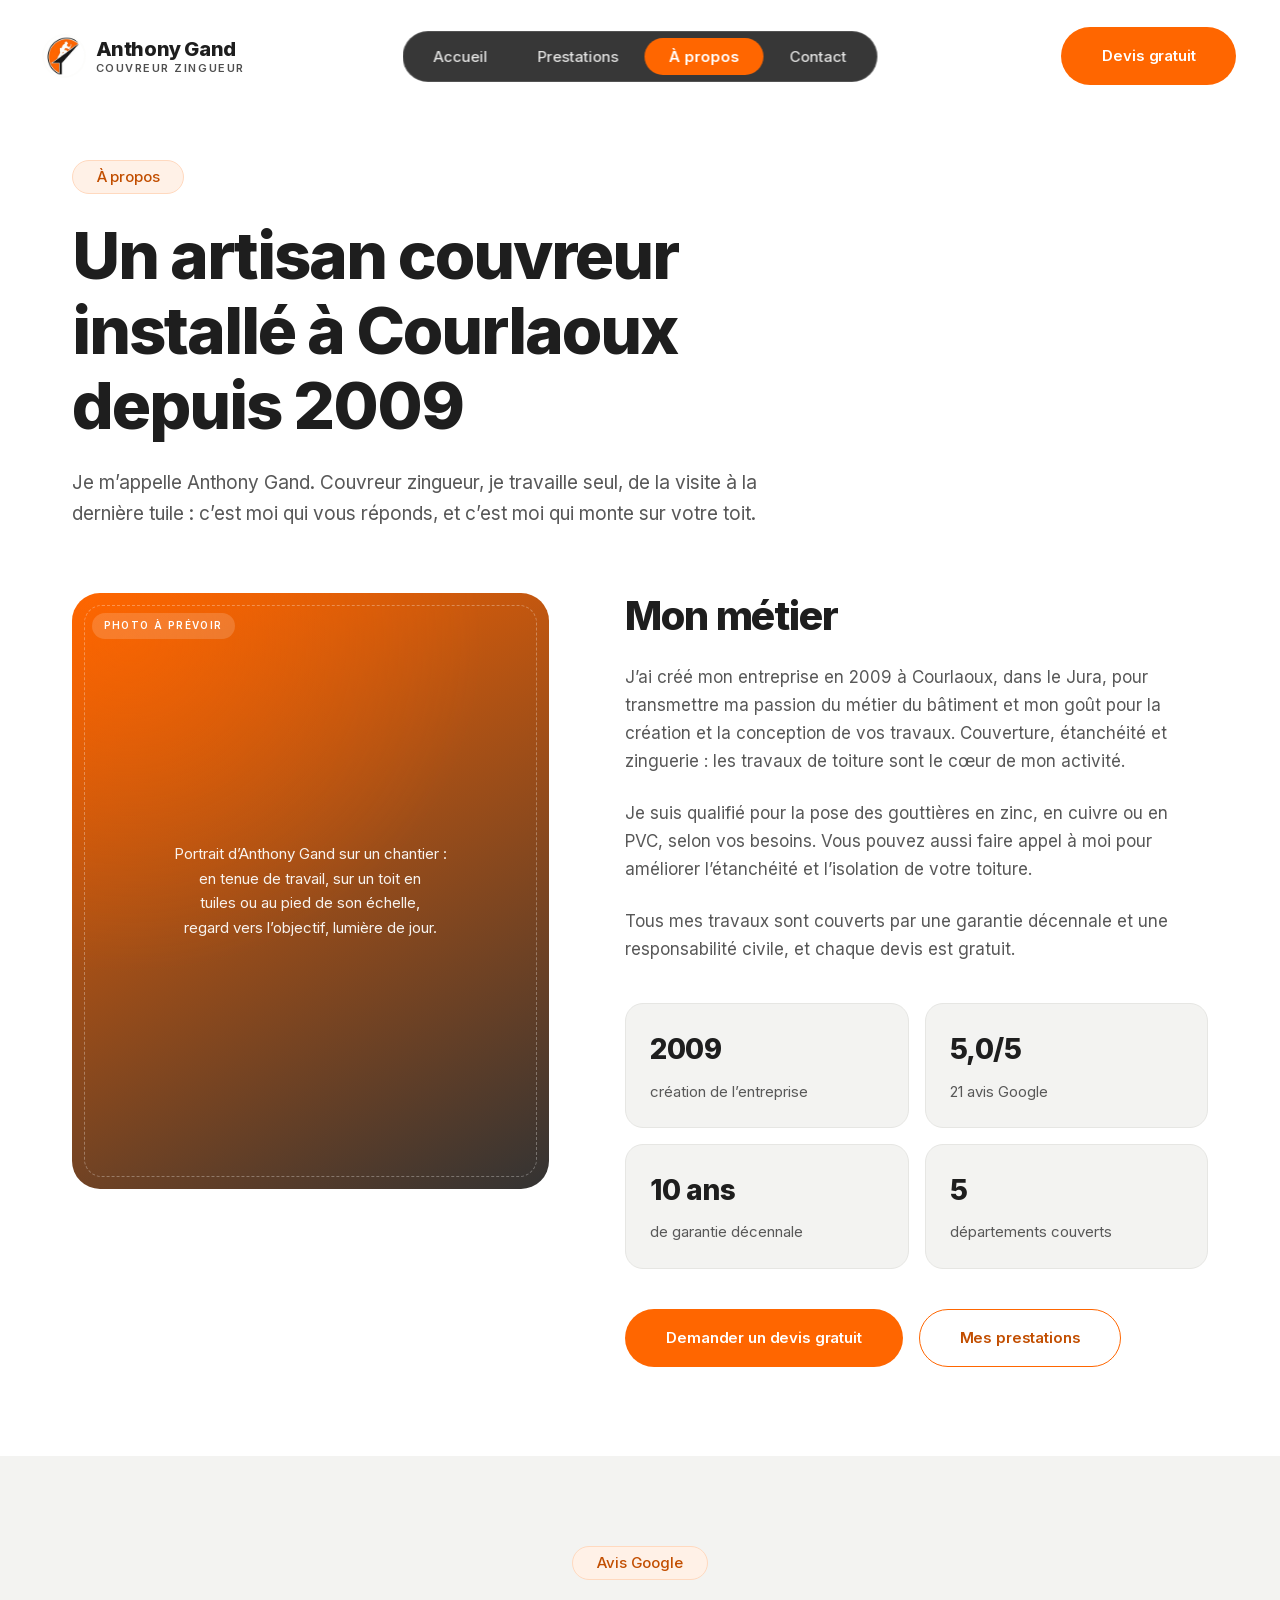
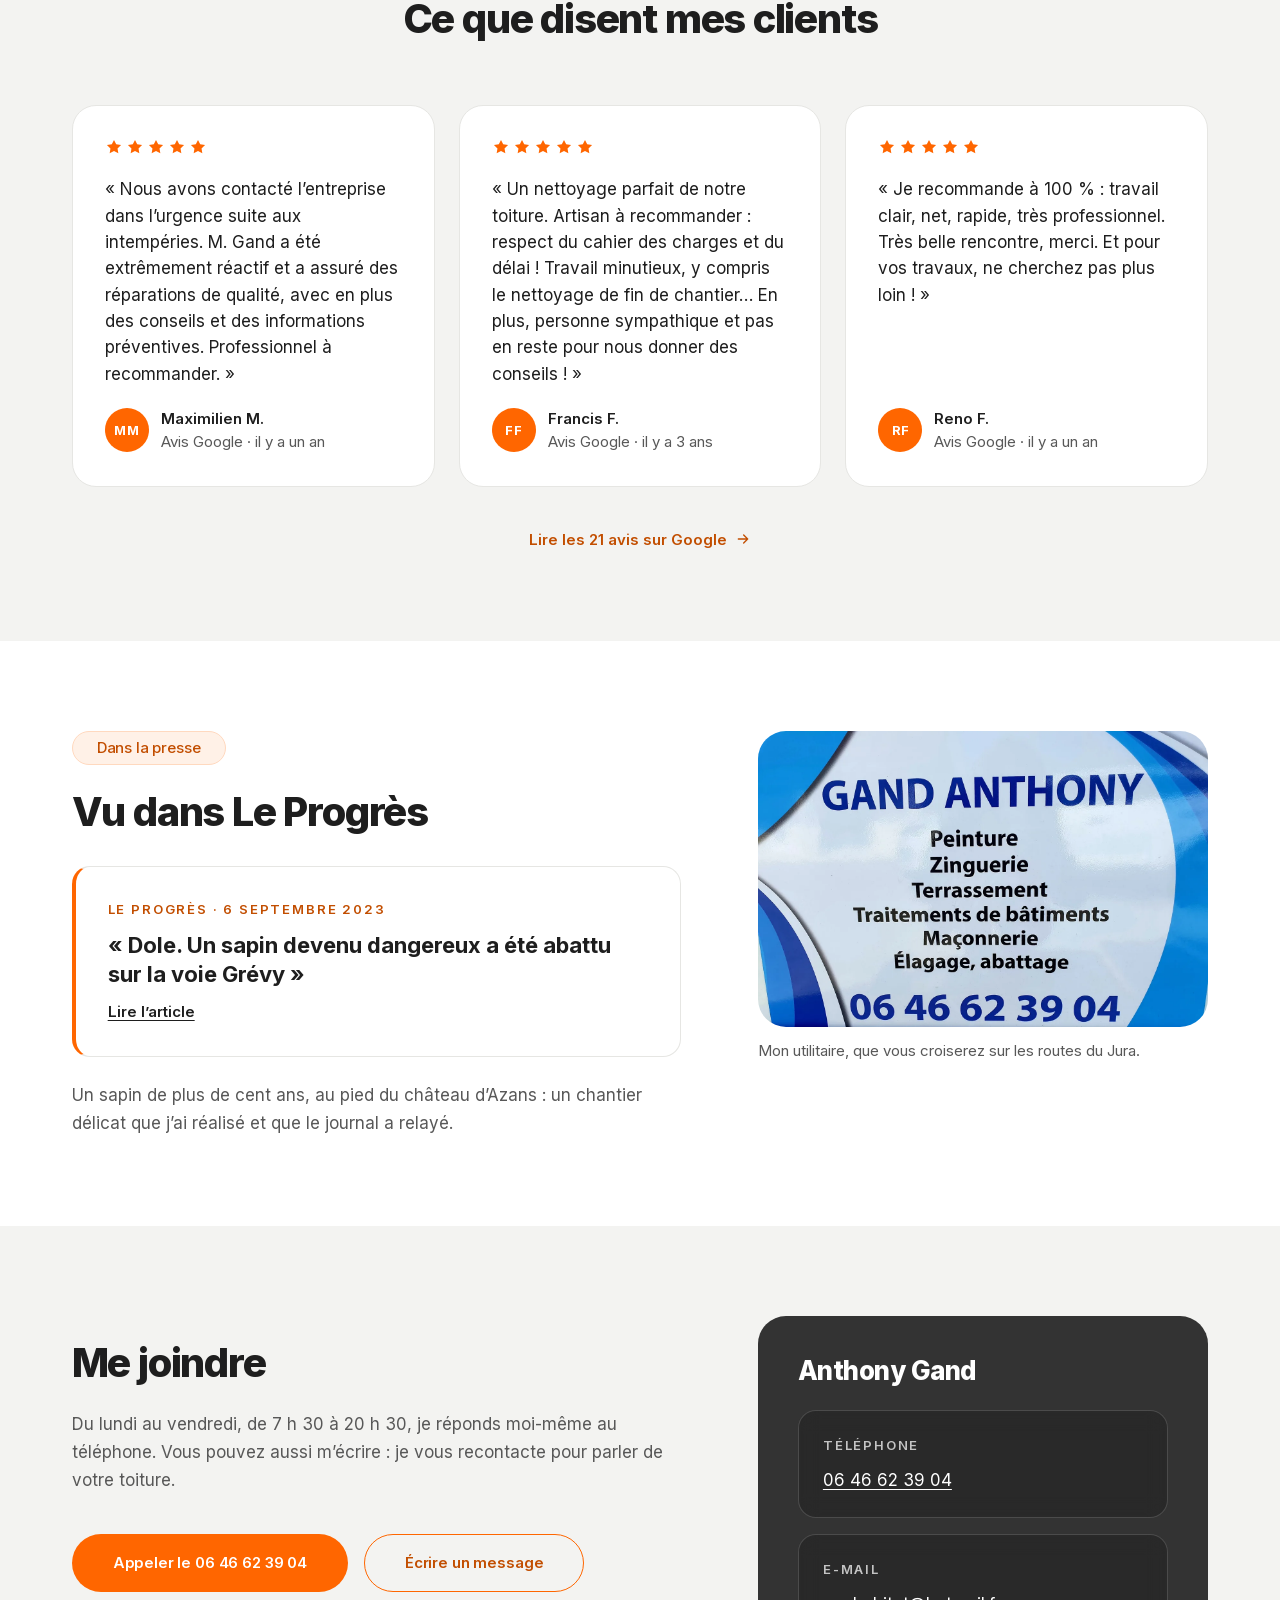
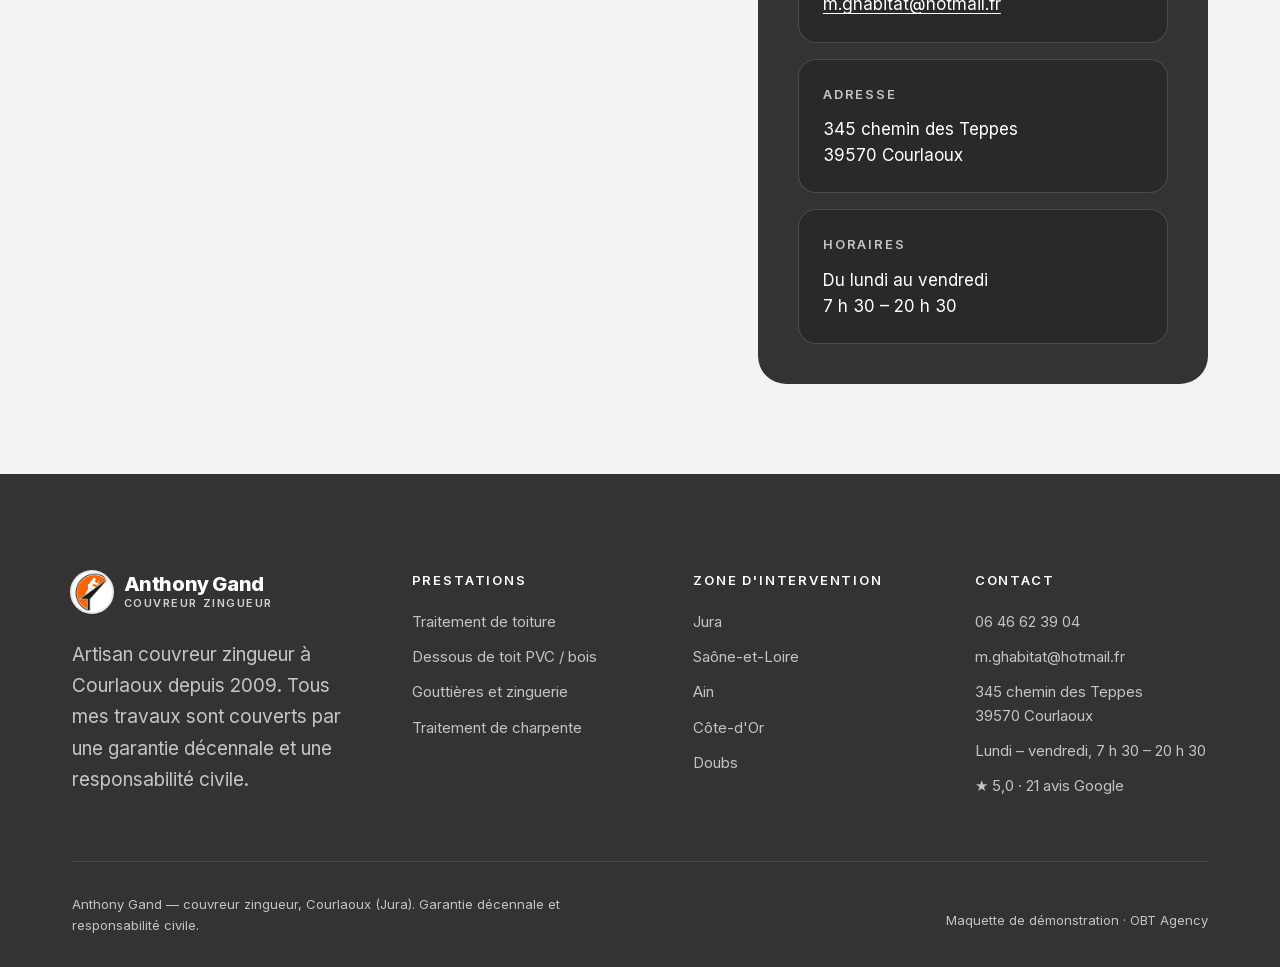
==== commit 5d8f2a6b: "Charte orange/gris, avis Google, photos HD de la fiche, première personne, page À propos enrichie" ====
--- a/apropos.html
+++ b/apropos.html
@@ -8,7 +8,7 @@
 <meta property="og:type" content="website">
 <meta property="og:title" content="À propos — Anthony Gand, couvreur zingueur à Courlaoux">
 <meta property="og:description" content="Entreprise de couverture, d'étanchéité et de zinguerie fondée en 2009 par Anthony Gand à Courlaoux (39). Coordonnées et horaires.">
-<meta property="og:image" content="assets/img/hero-couvreur-demoussage.webp">
+<meta property="og:image" content="assets/img/hero-toiture-nettoyee.webp">
 <meta property="og:locale" content="fr_FR">
 <link rel="icon" href="assets/logo/favicon.png" type="image/png">
 <link rel="stylesheet" href="css/tokens.css">
@@ -66,38 +66,127 @@
     <p class="badge badge--accent hero-page__badge">À propos</p>
     <h1 class="hero-page__titre">Un artisan couvreur installé à Courlaoux depuis 2009</h1>
     <p class="hero-page__texte">
-      Couverture, étanchéité et zinguerie à Courlaoux, dans le Jura. Joignable du lundi au
-      vendredi, de 7 h 30 à 20 h 30.
+      Je m’appelle Anthony Gand. Couvreur zingueur, je travaille seul, de la visite à la
+      dernière tuile : c’est moi qui vous réponds, et c’est moi qui monte sur votre toit.
     </p>
   </div>
 </section>
 
-<section class="section section--creme section--haut-nul" id="a-propos">
+<section class="section section--creme section--haut-nul">
+  <div class="contenu">
+    <div class="portrait">
+            <div class="visuel visuel--portrait portrait__photo">
+        <p class="visuel__texte">Portrait d’Anthony Gand sur un chantier : en tenue de travail, sur un toit en tuiles ou au pied de son échelle, regard vers l’objectif, lumière de jour.</p>
+      </div>
+
+      <div class="portrait__texte">
+        <h2 class="section-titre">Mon métier</h2>
+        <p class="duo__paragraphe">
+          J’ai créé mon entreprise en 2009 à Courlaoux, dans le Jura, pour transmettre ma
+          passion du métier du bâtiment et mon goût pour la création et la conception de vos
+          travaux. Couverture, étanchéité et zinguerie : les travaux de toiture sont le cœur
+          de mon activité.
+        </p>
+        <p class="duo__paragraphe">
+          Je suis qualifié pour la pose des gouttières en zinc, en cuivre ou en PVC, selon vos
+          besoins. Vous pouvez aussi faire appel à moi pour améliorer l’étanchéité et
+          l’isolation de votre toiture.
+        </p>
+        <p class="duo__paragraphe">
+          Tous mes travaux sont couverts par une garantie décennale et une responsabilité
+          civile, et chaque devis est gratuit.
+        </p>
+
+        <dl class="chiffres">
+          <div><dt>2009</dt><dd>création de l’entreprise</dd></div>
+          <div><dt>5,0/5</dt><dd>21 avis Google</dd></div>
+          <div><dt>10 ans</dt><dd>de garantie décennale</dd></div>
+          <div><dt>5</dt><dd>départements couverts</dd></div>
+        </dl>
+
+        <div class="duo__actions">
+          <a class="bouton bouton--plein" href="contact.html">Demander un devis gratuit</a>
+          <a class="bouton bouton--contour" href="services.html">Mes prestations</a>
+        </div>
+      </div>
+    </div>
+  </div>
+</section>
+
+<section class="section section--creme-2">
+  <div class="contenu">
+    <div class="section-entete section-entete--centre">
+      <p class="badge badge--accent">Avis Google</p>
+      <h2 class="section-titre">Ce que disent mes clients</h2>
+    </div>
+    <div class="avis-grille">
+      <figure class="avis-carte">
+        <span class="etoiles" role="img" aria-label="5 étoiles sur 5"><svg viewBox="0 0 24 24" fill="currentColor" aria-hidden="true"><path d="M12 2.5l2.9 5.9 6.5.9-4.7 4.6 1.1 6.5L12 17.3 6.2 20.4l1.1-6.5L2.6 9.3l6.5-.9z"/></svg><svg viewBox="0 0 24 24" fill="currentColor" aria-hidden="true"><path d="M12 2.5l2.9 5.9 6.5.9-4.7 4.6 1.1 6.5L12 17.3 6.2 20.4l1.1-6.5L2.6 9.3l6.5-.9z"/></svg><svg viewBox="0 0 24 24" fill="currentColor" aria-hidden="true"><path d="M12 2.5l2.9 5.9 6.5.9-4.7 4.6 1.1 6.5L12 17.3 6.2 20.4l1.1-6.5L2.6 9.3l6.5-.9z"/></svg><svg viewBox="0 0 24 24" fill="currentColor" aria-hidden="true"><path d="M12 2.5l2.9 5.9 6.5.9-4.7 4.6 1.1 6.5L12 17.3 6.2 20.4l1.1-6.5L2.6 9.3l6.5-.9z"/></svg><svg viewBox="0 0 24 24" fill="currentColor" aria-hidden="true"><path d="M12 2.5l2.9 5.9 6.5.9-4.7 4.6 1.1 6.5L12 17.3 6.2 20.4l1.1-6.5L2.6 9.3l6.5-.9z"/></svg></span>
+        <blockquote class="avis-carte__texte">« Nous avons contacté l’entreprise dans l’urgence suite aux intempéries. M. Gand a été extrêmement réactif et a assuré des réparations de qualité, avec en plus des conseils et des informations préventives. Professionnel à recommander. »</blockquote>
+        <figcaption class="avis-carte__auteur"><span class="pastille" aria-hidden="true">MM</span>
+          <span><strong>Maximilien M.</strong><br><span>Avis Google · il y a un an</span></span></figcaption>
+      </figure>
+      <figure class="avis-carte">
+        <span class="etoiles" role="img" aria-label="5 étoiles sur 5"><svg viewBox="0 0 24 24" fill="currentColor" aria-hidden="true"><path d="M12 2.5l2.9 5.9 6.5.9-4.7 4.6 1.1 6.5L12 17.3 6.2 20.4l1.1-6.5L2.6 9.3l6.5-.9z"/></svg><svg viewBox="0 0 24 24" fill="currentColor" aria-hidden="true"><path d="M12 2.5l2.9 5.9 6.5.9-4.7 4.6 1.1 6.5L12 17.3 6.2 20.4l1.1-6.5L2.6 9.3l6.5-.9z"/></svg><svg viewBox="0 0 24 24" fill="currentColor" aria-hidden="true"><path d="M12 2.5l2.9 5.9 6.5.9-4.7 4.6 1.1 6.5L12 17.3 6.2 20.4l1.1-6.5L2.6 9.3l6.5-.9z"/></svg><svg viewBox="0 0 24 24" fill="currentColor" aria-hidden="true"><path d="M12 2.5l2.9 5.9 6.5.9-4.7 4.6 1.1 6.5L12 17.3 6.2 20.4l1.1-6.5L2.6 9.3l6.5-.9z"/></svg><svg viewBox="0 0 24 24" fill="currentColor" aria-hidden="true"><path d="M12 2.5l2.9 5.9 6.5.9-4.7 4.6 1.1 6.5L12 17.3 6.2 20.4l1.1-6.5L2.6 9.3l6.5-.9z"/></svg></span>
+        <blockquote class="avis-carte__texte">« Un nettoyage parfait de notre toiture. Artisan à recommander : respect du cahier des charges et du délai ! Travail minutieux, y compris le nettoyage de fin de chantier… En plus, personne sympathique et pas en reste pour nous donner des conseils ! »</blockquote>
+        <figcaption class="avis-carte__auteur"><span class="pastille" aria-hidden="true">FF</span>
+          <span><strong>Francis F.</strong><br><span>Avis Google · il y a 3 ans</span></span></figcaption>
+      </figure>
+      <figure class="avis-carte">
+        <span class="etoiles" role="img" aria-label="5 étoiles sur 5"><svg viewBox="0 0 24 24" fill="currentColor" aria-hidden="true"><path d="M12 2.5l2.9 5.9 6.5.9-4.7 4.6 1.1 6.5L12 17.3 6.2 20.4l1.1-6.5L2.6 9.3l6.5-.9z"/></svg><svg viewBox="0 0 24 24" fill="currentColor" aria-hidden="true"><path d="M12 2.5l2.9 5.9 6.5.9-4.7 4.6 1.1 6.5L12 17.3 6.2 20.4l1.1-6.5L2.6 9.3l6.5-.9z"/></svg><svg viewBox="0 0 24 24" fill="currentColor" aria-hidden="true"><path d="M12 2.5l2.9 5.9 6.5.9-4.7 4.6 1.1 6.5L12 17.3 6.2 20.4l1.1-6.5L2.6 9.3l6.5-.9z"/></svg><svg viewBox="0 0 24 24" fill="currentColor" aria-hidden="true"><path d="M12 2.5l2.9 5.9 6.5.9-4.7 4.6 1.1 6.5L12 17.3 6.2 20.4l1.1-6.5L2.6 9.3l6.5-.9z"/></svg><svg viewBox="0 0 24 24" fill="currentColor" aria-hidden="true"><path d="M12 2.5l2.9 5.9 6.5.9-4.7 4.6 1.1 6.5L12 17.3 6.2 20.4l1.1-6.5L2.6 9.3l6.5-.9z"/></svg></span>
+        <blockquote class="avis-carte__texte">« Je recommande à 100 % : travail clair, net, rapide, très professionnel. Très belle rencontre, merci. Et pour vos travaux, ne cherchez pas plus loin ! »</blockquote>
+        <figcaption class="avis-carte__auteur"><span class="pastille" aria-hidden="true">RF</span>
+          <span><strong>Reno F.</strong><br><span>Avis Google · il y a un an</span></span></figcaption>
+      </figure>
+    </div>
+    <p class="section-suite section-suite--centre"><a class="lien-fleche" href="https://maps.google.com/?cid=17760321871911499549" target="_blank" rel="noopener">Lire les 21 avis sur Google
+      <svg viewBox="0 0 24 24" fill="none" stroke="currentColor" stroke-width="2" stroke-linecap="round" stroke-linejoin="round" width="16" height="16" aria-hidden="true"><path d="M5 12h14M13 6l6 6-6 6"/></svg></a></p>
+  </div>
+</section>
+
+<section class="section section--creme">
   <div class="contenu">
     <div class="duo duo--apropos">
       <div class="duo__texte">
-        <h2 class="section-titre duo__titre">La passion du bâtiment, au service de votre toit</h2>
-        <p class="duo__paragraphe">
-          Notre entreprise, située à Courlaoux dans le Jura, œuvre dans le domaine de la
-          couverture, de l’étanchéité et de la zinguerie.
-        </p>
-        <p class="duo__paragraphe">
-          Elle a été fondée en 2009 par Anthony Gand, qui a souhaité transmettre sa passion du
-          métier du bâtiment et son goût pour la création et la conception de vos travaux.
-        </p>
-        <p class="duo__paragraphe">
-          Qualifié pour la pose des gouttières en zinc, en cuivre ou en PVC selon vos besoins.
-          Vous pouvez aussi faire appel à nos services pour améliorer l’étanchéité et
-          l’isolation de votre toiture.
+        <p class="badge badge--accent">Dans la presse</p>
+        <h2 class="section-titre duo__titre">Vu dans Le Progrès</h2>
+        <a class="presse" href="https://www.leprogres.fr/environnement/2023/09/06/un-sapin-devenu-dangereux-a-ete-abattu-sur-la-voie-grevy" target="_blank" rel="noopener">
+          <span class="presse__journal">Le Progrès · 6 septembre 2023</span>
+          <span class="presse__titre">« Dole. Un sapin devenu dangereux a été abattu sur la voie Grévy »</span>
+          <span class="presse__lien">Lire l’article</span>
+        </a>
+        <p class="duo__paragraphe">
+          Un sapin de plus de cent ans, au pied du château d’Azans : un chantier délicat que
+          j’ai réalisé et que le journal a relayé.
+        </p>
+      </div>
+
+      <figure class="portrait__utilitaire">
+        <img class="visuel-photo" src="assets/img/utilitaire-anthony-gand.webp" width="1400" height="920" loading="lazy"
+             alt="Flanc de l'utilitaire d'Anthony Gand : peinture, zinguerie, terrassement, traitements de bâtiments, maçonnerie, élagage, et son numéro de téléphone.">
+        <figcaption>Mon utilitaire, que vous croiserez sur les routes du Jura.</figcaption>
+      </figure>
+    </div>
+  </div>
+</section>
+
+<section class="section section--creme-2">
+  <div class="contenu">
+    <div class="duo duo--apropos">
+      <div class="duo__texte">
+        <h2 class="section-titre duo__titre">Me joindre</h2>
+        <p class="duo__paragraphe">
+          Du lundi au vendredi, de 7 h 30 à 20 h 30, je réponds moi-même au téléphone. Vous
+          pouvez aussi m’écrire : je vous recontacte pour parler de votre toiture.
         </p>
         <div class="duo__actions">
-          <a class="bouton bouton--plein" href="contact.html">Demander un devis gratuit</a>
-          <a class="bouton bouton--contour" href="services.html">Les prestations</a>
+          <a class="bouton bouton--plein" href="tel:+33646623904">Appeler le 06 46 62 39 04</a>
+          <a class="bouton bouton--contour" href="contact.html">Écrire un message</a>
         </div>
       </div>
 
       <aside class="pratique pratique--carte">
-        <h3 class="pratique__titre">Nous joindre</h3>
+        <h3 class="pratique__titre">Anthony Gand</h3>
         <div class="pratique__liste">
           <div class="pratique__item">
             <p class="pratique__intitule">Téléphone</p>
@@ -117,29 +206,6 @@
           </div>
         </div>
       </aside>
-    </div>
-  </div>
-</section>
-
-<section class="section section--creme">
-  <div class="contenu">
-    <div class="appel">
-      <img class="visuel-photo visuel--pleine" src="assets/img/couvreur-sur-toit.webp"
-             width="1200" height="800" loading="lazy"
-             alt="Couvreur sur une toiture en tuiles pendant l'entretien de la couverture.">
-      <div class="appel__contenu">
-        <p class="surtitre">Devis gratuit et détaillé</p>
-        <h2 class="appel__titre">Faites le point sur votre toit, sans frais</h2>
-        <p class="appel__texte">
-          Solliciter nos services, c’est la garantie d’avoir une toiture étanche pour les
-          années à venir. Obtenez un devis gratuit et détaillé.
-        </p>
-        <div class="appel__action">
-          <a class="bouton bouton--clair" href="contact.html">Demander un devis
-            <svg class="bouton__fleche" viewBox="0 0 24 24" fill="none" stroke="currentColor" stroke-width="2" stroke-linecap="round" stroke-linejoin="round" aria-hidden="true"><path d="M5 12h14M13 6l6 6-6 6"/></svg>
-          </a>
-        </div>
-      </div>
     </div>
   </div>
 </section>
@@ -154,7 +220,7 @@
       <img class="marque__signe marque__logo" src="assets/logo/logo-rond.png" width="400" height="400" alt="">
       <span class="marque__nom">Anthony Gand<span class="marque__metier">Couvreur zingueur</span></span>
     </a>
-        <p class="pied__accroche">Couverture, étanchéité et zinguerie depuis 2009. Tous les travaux sont couverts par une garantie décennale et une responsabilité civile.</p>
+        <p class="pied__accroche">Artisan couvreur zingueur à Courlaoux depuis 2009. Tous mes travaux sont couverts par une garantie décennale et une responsabilité civile.</p>
       </div>
 
       <div>
@@ -185,6 +251,7 @@
           <li><a href="mailto:m.ghabitat@hotmail.fr">m.ghabitat@hotmail.fr</a></li>
           <li>345 chemin des Teppes<br>39570 Courlaoux</li>
           <li>Lundi – vendredi, 7 h 30 – 20 h 30</li>
+          <li><a href="https://maps.google.com/?cid=17760321871911499549" target="_blank" rel="noopener">★ 5,0 · 21 avis Google</a></li>
         </ul>
       </div>
     </div>
--- a/css/tokens.css
+++ b/css/tokens.css
@@ -21,15 +21,15 @@
 }
 
 :root {
-    --c-vert: #3F5929;            --c-vert-sombre: #1B2A12;     --c-vert-accent: #658B42;     --c-creme: #F8F9F4;           --c-creme-2: #EEF1E7;         --c-creme-3: #F4F5F0;         --c-blanc: #FDFDFC;           --c-encre: #222E1B;           --c-encre-douce: #55614C;     --c-encre-claire: #A9BE94;    --c-trait: #E1E5D9;           --c-trait-sombre: #34472A;  
+    --c-vert: #FF6600;            --c-vert-sombre: #333333;     --c-vert-accent: #FF6600;     --c-creme: #FFFFFF;           --c-creme-2: #F3F3F1;         --c-creme-3: #F5F5F3;         --c-blanc: #FFFFFF;           --c-encre: #1E1E1E;           --c-encre-douce: #585858;     --c-encre-claire: #C4C4C4;    --c-trait: #E6E6E3;           --c-trait-sombre: #4A4A4A;  
     --v-verre: rgba(253, 253, 252, .62);
   --v-verre-bord: rgba(253, 253, 252, .72);
-  --v-verre-sombre: rgba(27, 42, 18, .55);
-  --v-photo: linear-gradient(100deg, rgba(20, 32, 13, .78) 0%, rgba(20, 32, 13, .55) 42%, rgba(20, 32, 13, .12) 78%);
-    --v-entete: linear-gradient(to bottom, rgba(20, 32, 13, .55) 0%, rgba(20, 32, 13, .28) 45%, transparent 100%);
-    --v-photo-bas: linear-gradient(to top, rgba(20, 32, 13, .88) 0%, rgba(20, 32, 13, .72) 30%, rgba(20, 32, 13, .34) 58%, transparent 84%);
-    --v-appel-mobile: linear-gradient(to top, rgba(20, 32, 13, .92) 0%, rgba(20, 32, 13, .82) 50%, rgba(20, 32, 13, .66) 100%);
-  --v-carte-mobile: linear-gradient(to top, rgba(20, 32, 13, .92) 10%, rgba(20, 32, 13, .66) 52%, rgba(20, 32, 13, .2) 86%);
+  --v-verre-sombre: rgba(34, 34, 34, .55);
+  --v-photo: linear-gradient(100deg, rgba(24, 24, 24, .78) 0%, rgba(24, 24, 24, .55) 42%, rgba(24, 24, 24, .12) 78%);
+    --v-entete: linear-gradient(to bottom, rgba(24, 24, 24, .55) 0%, rgba(24, 24, 24, .28) 45%, transparent 100%);
+    --v-photo-bas: linear-gradient(to top, rgba(24, 24, 24, .88) 0%, rgba(24, 24, 24, .72) 30%, rgba(24, 24, 24, .34) 58%, transparent 84%);
+    --v-appel-mobile: linear-gradient(to top, rgba(24, 24, 24, .92) 0%, rgba(24, 24, 24, .82) 50%, rgba(24, 24, 24, .66) 100%);
+  --v-carte-mobile: linear-gradient(to top, rgba(24, 24, 24, .92) 10%, rgba(24, 24, 24, .66) 52%, rgba(24, 24, 24, .2) 86%);
 
     --f-titre: 'Inter', -apple-system, BlinkMacSystemFont, 'Segoe UI', Helvetica, Arial, sans-serif;
 
@@ -86,8 +86,8 @@
   --r-2xl: 28px;
   --r-pill: 999px;
 
-    --sh-carte: 0 18px 40px -24px rgba(27, 42, 18, .28);
-  --sh-flottant: 0 30px 70px -30px rgba(27, 42, 18, .45);
+    --sh-carte: 0 18px 40px -24px rgba(34, 34, 34, .28);
+  --sh-flottant: 0 30px 70px -30px rgba(34, 34, 34, .45);
 
     --tr-rapide: 140ms cubic-bezier(.2, .6, .3, 1);
   --tr-normal: 260ms cubic-bezier(.2, .6, .3, 1);
--- a/css/layout.css
+++ b/css/layout.css
@@ -91,7 +91,7 @@
 .entete[data-fond='sombre'] .marque { color: var(--c-blanc); }
 .entete[data-fond='sombre'] .burger {
   background: var(--c-blanc);
-  border-color: rgba(27, 42, 18, .12);
+  border-color: rgba(34, 34, 34, .12);
 }
 .entete[data-fond='sombre'] .burger__trait { background: var(--c-vert); }
 .marque__signe { width: 26px; height: 26px; flex-shrink: 0; }
@@ -110,7 +110,7 @@
   gap: 2px;
   padding: 6px;
   border-radius: var(--r-pill);
-  background: rgba(27, 42, 18, .9);
+  background: rgba(34, 34, 34, .9);
   border: 1px solid rgba(253, 253, 252, .14);
   -webkit-backdrop-filter: blur(16px);
   backdrop-filter: blur(16px);
@@ -156,7 +156,7 @@
   padding: 0;
   border: 1px solid rgba(253, 253, 252, .18);
   border-radius: var(--r-pill);
-  background: rgba(27, 42, 18, .9);
+  background: rgba(34, 34, 34, .9);
   -webkit-backdrop-filter: blur(16px);
   backdrop-filter: blur(16px);
 }
--- a/css/components.css
+++ b/css/components.css
@@ -153,7 +153,7 @@
   overflow: hidden;
   border-radius: var(--r-xl);
   background:
-    radial-gradient(120% 90% at 12% 8%, rgba(101, 139, 66, .45), transparent 62%),
+    radial-gradient(120% 90% at 12% 8%, rgba(255, 102, 0, .45), transparent 62%),
     linear-gradient(152deg, var(--c-vert) 0%, var(--c-vert-sombre) 100%);
   color: var(--c-blanc);
   isolation: isolate;
@@ -199,13 +199,13 @@
 .visuel--clair {
   background:
     radial-gradient(120% 90% at 15% 10%, rgba(253, 253, 252, .9), transparent 60%),
-    linear-gradient(152deg, var(--c-creme-2) 0%, #C7D3B6 100%);
+    linear-gradient(152deg, var(--c-creme-2) 0%, #DADAD6 100%);
   color: var(--c-vert-sombre);
 }
-.visuel--clair::before { border-color: rgba(27, 42, 18, .22); }
-.visuel--clair::after { background: rgba(27, 42, 18, .12); color: var(--c-vert-sombre); }
+.visuel--clair::before { border-color: rgba(34, 34, 34, .22); }
+.visuel--clair::after { background: rgba(34, 34, 34, .12); color: var(--c-vert-sombre); }
 .visuel--clair .visuel__texte { color: var(--c-vert-sombre); }
-.visuel--clair .visuel__fichier { color: rgba(27, 42, 18, .5); }
+.visuel--clair .visuel__fichier { color: rgba(34, 34, 34, .5); }
 
 .visuel--rond { border-radius: 50%; padding: var(--sp-4); }
 .visuel--rond::before { border-radius: 50%; inset: var(--sp-2); }
@@ -234,9 +234,9 @@
   inset: 0;
   z-index: -2;
   background:
-    radial-gradient(90% 70% at 78% 22%, rgba(101, 139, 66, .55), transparent 62%),
-    radial-gradient(70% 60% at 8% 90%, rgba(101, 139, 66, .38), transparent 60%),
-    linear-gradient(140deg, #2D411D 0%, #4A6730 46%, #1B2A12 100%);
+    radial-gradient(90% 70% at 78% 22%, rgba(255, 102, 0, .55), transparent 62%),
+    radial-gradient(70% 60% at 8% 90%, rgba(255, 102, 0, .38), transparent 60%),
+    linear-gradient(140deg, #3A3A3A 0%, #555555 46%, #262626 100%);
 }
 .hero__fond::after {
   content: '';
@@ -261,7 +261,7 @@
   padding: var(--sp-3) var(--sp-5);
   border: 1px dashed rgba(253, 253, 252, .32);
   border-radius: var(--r-md);
-  background: rgba(27, 42, 18, .34);
+  background: rgba(34, 34, 34, .34);
   -webkit-backdrop-filter: blur(8px);
   backdrop-filter: blur(8px);
   font-size: var(--fs-xs);
@@ -445,7 +445,7 @@
   position: absolute;
   inset: 0;
   z-index: -1;
-  background: linear-gradient(to top, rgba(20, 32, 13, .88) 6%, rgba(20, 32, 13, .3) 46%, transparent 72%);
+  background: linear-gradient(to top, rgba(24, 24, 24, .88) 6%, rgba(24, 24, 24, .3) 46%, transparent 72%);
 }
 .carte-photo__titre {
   font-size: var(--fs-xl);
@@ -730,7 +730,7 @@
   position: absolute;
   inset: 0;
   z-index: -1;
-  background: linear-gradient(96deg, rgba(20, 32, 13, .9) 4%, rgba(20, 32, 13, .62) 44%, rgba(20, 32, 13, .12) 88%);
+  background: linear-gradient(96deg, rgba(24, 24, 24, .9) 4%, rgba(24, 24, 24, .62) 44%, rgba(24, 24, 24, .12) 88%);
 }
 .appel__contenu { max-width: 46ch; }
 .appel__titre {
@@ -955,7 +955,7 @@
   z-index: 3;
   padding: 6px var(--sp-4);
   border-radius: var(--r-pill);
-  background: rgba(27, 42, 18, .68);
+  background: rgba(34, 34, 34, .68);
   -webkit-backdrop-filter: blur(10px);
   backdrop-filter: blur(10px);
   font-size: var(--fs-xs);
@@ -1123,7 +1123,7 @@
   position: absolute;
   inset: 0;
   z-index: -1;
-  background: linear-gradient(100deg, rgba(20, 32, 13, .72), rgba(20, 32, 13, .4));
+  background: linear-gradient(100deg, rgba(24, 24, 24, .72), rgba(24, 24, 24, .4));
 }
 
 .formulaire {
@@ -1176,7 +1176,7 @@
 .champ textarea:focus {
   outline: none;
   border-color: var(--c-vert-accent);
-  box-shadow: 0 0 0 3px rgba(101, 139, 66, .22);
+  box-shadow: 0 0 0 3px rgba(255, 102, 0, .22);
 }
 .champ input:focus-visible,
 .champ select:focus-visible,
@@ -1185,11 +1185,11 @@
   display: none;
   font-size: var(--fs-xs);
   font-weight: var(--fw-moyen);
-  color: #8C2F1C;
+  color: #B3261E;
 }
 .champ[data-invalide='true'] input,
 .champ[data-invalide='true'] select,
-.champ[data-invalide='true'] textarea { border-color: #8C2F1C; }
+.champ[data-invalide='true'] textarea { border-color: #B3261E; }
 .champ[data-invalide='true'] .champ__erreur { display: block; }
 
 .formulaire__pied {
@@ -1249,7 +1249,7 @@
   padding: var(--sp-6);
   border: 1px solid rgba(253, 253, 252, .16);
   border-radius: var(--r-lg);
-    background: rgba(27, 42, 18, .55);
+    background: rgba(34, 34, 34, .55);
   -webkit-backdrop-filter: blur(10px);
   backdrop-filter: blur(10px);
 }
@@ -1366,8 +1366,8 @@
 .avant-apres__couche .visuel__texte { text-align: left; max-width: 26ch; }
 .avant-apres__couche--avant .visuel {
   background:
-    radial-gradient(100% 80% at 20% 12%, rgba(85, 97, 76, .55), transparent 60%),
-    linear-gradient(152deg, #46523B 0%, #232B1D 100%);
+    radial-gradient(100% 80% at 20% 12%, rgba(96, 96, 96, .55), transparent 60%),
+    linear-gradient(152deg, #4A4A4A 0%, #2A2A2A 100%);
 }
 .avant-apres__couche--apres .visuel {
   place-items: end end;
--- a/css/toiture.css
+++ b/css/toiture.css
@@ -55,3 +55,204 @@
     justify-items: stretch;
   }
 }
+
+:root {
+  --c-orange: #FF6600;            --c-orange-texte: #C24E00;      --c-gris: #333333;            }
+
+.bouton--plein,
+.hero__actions .bouton--plein,
+.entete .bouton--entete,
+.entete[data-fond='clair'] .bouton--entete { background: var(--c-orange); color: var(--c-blanc); }
+
+.bouton--plein:hover, .bouton--plein[data-actif], .bouton--plein:active,
+.hero__actions .bouton--plein:hover, .hero__actions .bouton--plein[data-actif], .hero__actions .bouton--plein:active,
+.entete .bouton--entete:hover, .entete .bouton--entete[data-actif], .entete .bouton--entete:active,
+.entete[data-fond='clair'] .bouton--entete:hover,
+.entete[data-fond='clair'] .bouton--entete[data-actif],
+.entete[data-fond='clair'] .bouton--entete:active { background: var(--c-gris); color: var(--c-blanc); }
+
+.bouton--creme:hover, .bouton--creme[data-actif],
+.hero__actions .bouton--creme:hover, .hero__actions .bouton--creme[data-actif] { background: var(--c-gris); color: var(--c-blanc); }
+
+.bouton--contour { border-color: var(--c-orange); color: var(--c-orange-texte); }
+.bouton--contour:hover, .bouton--contour[data-actif], .bouton--contour:active { background: var(--c-gris); border-color: var(--c-gris); color: var(--c-blanc); }
+
+.bouton--clair:hover, .bouton--clair[data-actif], .bouton--clair:active { background: var(--c-gris); color: var(--c-blanc); }
+
+.surtitre, .badge--accent, .lien-fleche, .etude__intitule, .hero-page__texte a,
+.carte:not(.carte--sombre) .surtitre { color: var(--c-orange-texte); }
+.section--sombre .surtitre, .appel .surtitre, .carte--sombre .surtitre { color: #FFB27A; }
+.badge--accent { background: #FFF1E7; border-color: #FFD9BF; }
+
+.duo__titre em { color: inherit; }
+
+.hero__contenu { max-width: 980px; }
+.hero__titre { max-width: 980px; text-wrap: balance; }
+.hero__texte { max-width: 720px; }
+
+.hero__google {
+  gap: var(--sp-3);
+  color: var(--c-encre);
+  text-decoration: none;
+  transition: background var(--tr-rapide), translate var(--tr-rapide);
+}
+.hero__google .etoiles { gap: 2px; color: var(--c-orange); }
+.hero__google .etoiles svg { width: 16px; height: 16px; }
+.hero__google-chiffre { font-weight: var(--fw-gras); }
+.hero__google-libelle { font-weight: var(--fw-moyen); }
+@media (hover: hover) { .hero__google:hover { background: var(--c-blanc); translate: 0 -1px; } }
+.hero__google:focus-visible { outline: 2px solid var(--c-blanc); outline-offset: 3px; }
+
+.hero__temoignage .etoiles { color: var(--c-orange); }
+.hero__temoignage .etoiles svg { width: 20px; height: 20px; }
+.hero__temoignage .hero__citation { font-size: var(--fs-sm); line-height: 1.55; }
+.pastille { background: var(--c-orange); }
+
+.bandeau__piste {
+  animation: bandeauContinu 60s linear infinite;
+  will-change: transform;
+  backface-visibility: hidden;
+}
+@keyframes bandeauContinu {
+  from { transform: translate3d(0, 0, 0); }
+  to   { transform: translate3d(-50%, 0, 0); }
+}
+.bandeau .label svg { color: var(--c-orange); }
+@media (prefers-reduced-motion: reduce) {
+  .bandeau__piste { animation: none; }
+  .bandeau__groupe + .bandeau__groupe { display: none; }
+}
+
+.departements { grid-template-columns: repeat(5, minmax(0, 1fr)); }
+.departement { display: flex; flex-direction: column; justify-content: space-between; gap: var(--sp-6); min-height: 150px; }
+.departement__numero {
+  font-size: var(--fs-sm);
+  font-weight: var(--fw-gras);
+  letter-spacing: var(--ls-capitales);
+  color: #FFB27A;
+}
+.departement__nom {
+  font-size: clamp(22px, 2.2vw, 30px);
+  font-weight: var(--fw-noir);
+  letter-spacing: -.02em;
+  line-height: 1.1;
+  color: var(--c-blanc);
+}
+@media (max-width: 1023px) { .departements { grid-template-columns: repeat(3, minmax(0, 1fr)); } }
+@media (max-width: 639px)  { .departements { grid-template-columns: minmax(0, 1fr) minmax(0, 1fr); } .departement { min-height: 120px; } }
+
+.galerie {
+  display: grid;
+  grid-template-columns: repeat(3, minmax(0, 1fr));
+  gap: var(--sp-6);
+}
+.galerie__item { margin: 0; }
+.galerie__item img {
+  width: 100%;
+  aspect-ratio: 1 / 1;
+  object-fit: cover;
+  border-radius: var(--r-xl);
+}
+.galerie__item figcaption {
+  margin-block-start: var(--sp-3);
+  font-size: var(--fs-sm);
+  font-weight: var(--fw-demi);
+  color: var(--c-encre);
+}
+@media (max-width: 899px) { .galerie { grid-template-columns: minmax(0, 1fr) minmax(0, 1fr); gap: var(--sp-4); } }
+.section-suite--centre { text-align: center; }
+
+.portrait {
+  display: grid;
+  grid-template-columns: minmax(0, .9fr) minmax(0, 1.1fr);
+  gap: clamp(32px, 6vw, 88px);
+  align-items: start;
+}
+.portrait__photo { position: sticky; inset-block-start: calc(var(--l-header) + 24px); }
+.visuel--portrait { aspect-ratio: 4 / 5; border-radius: var(--r-2xl); }
+.visuel::after { content: 'photo à prévoir'; }
+.portrait__texte .duo__paragraphe { max-width: 60ch; }
+@media (max-width: 899px) {
+  .portrait { grid-template-columns: minmax(0, 1fr); }
+  .portrait__photo { position: static; max-width: 420px; }
+}
+
+.chiffres {
+  display: grid;
+  grid-template-columns: repeat(2, minmax(0, 1fr));
+  gap: var(--sp-4);
+  margin: var(--sp-10) 0 0;
+}
+.chiffres > div {
+  padding: var(--sp-6);
+  border: 1px solid var(--c-trait);
+  border-radius: var(--r-lg);
+  background: var(--c-creme-2);
+}
+.chiffres dt { font-size: 28px; font-weight: var(--fw-noir); letter-spacing: -.02em; color: var(--c-encre); }
+.chiffres dd { margin: var(--sp-2) 0 0; font-size: var(--fs-sm); color: var(--c-encre-douce); }
+
+.avis-grille { display: grid; grid-template-columns: repeat(3, minmax(0, 1fr)); gap: var(--sp-6); }
+@media (max-width: 899px) { .avis-grille { grid-template-columns: minmax(0, 1fr); } }
+.avis-carte {
+  display: flex;
+  flex-direction: column;
+  gap: var(--sp-5);
+  margin: 0;
+  padding: var(--sp-8);
+  border: 1px solid var(--c-trait);
+  border-radius: var(--r-xl);
+  background: var(--c-blanc);
+}
+.avis-carte .etoiles { gap: 3px; color: var(--c-orange); }
+.avis-carte .etoiles svg { width: 18px; height: 18px; }
+.avis-carte__texte { margin: 0; font-size: var(--fs-md); line-height: var(--lh-texte); color: var(--c-encre); flex: 1; }
+.avis-carte__auteur { display: flex; align-items: center; gap: var(--sp-3); font-size: var(--fs-sm); color: var(--c-encre-douce); }
+.avis-carte__auteur strong { color: var(--c-encre); }
+
+.presse {
+  display: grid;
+  gap: var(--sp-3);
+  margin-block-start: var(--sp-8);
+  padding: var(--sp-8);
+  border: 1px solid var(--c-trait);
+  border-inline-start: 4px solid var(--c-orange);
+  border-radius: var(--r-lg);
+  background: var(--c-blanc);
+  color: var(--c-encre);
+  text-decoration: none;
+  transition: translate var(--tr-rapide), box-shadow var(--tr-rapide);
+}
+@media (hover: hover) { .presse:hover { translate: 0 -2px; box-shadow: var(--sh-flottant); } }
+.presse__journal { font-size: var(--fs-xs); font-weight: var(--fw-demi); letter-spacing: var(--ls-capitales); text-transform: uppercase; color: var(--c-orange-texte); }
+.presse__titre { font-size: var(--fs-xl); font-weight: var(--fw-gras); line-height: 1.3; }
+.presse__lien { font-size: var(--fs-sm); font-weight: var(--fw-demi); text-decoration: underline; text-underline-offset: 3px; }
+.portrait__utilitaire { margin: 0; }
+.portrait__utilitaire img { width: 100%; border-radius: var(--r-2xl); }
+.portrait__utilitaire figcaption { margin-block-start: var(--sp-3); font-size: var(--fs-sm); color: var(--c-encre-douce); }
+
+.pratique__avis { display: block; color: inherit; text-decoration: none; transition: translate var(--tr-rapide); }
+@media (hover: hover) { .pratique__avis:hover { translate: 0 -2px; } }
+.pratique__note { display: flex; align-items: center; gap: var(--sp-2); flex-wrap: wrap; }
+.pratique__note .etoiles { gap: 2px; color: var(--c-orange); }
+.pratique__note .etoiles svg { width: 16px; height: 16px; }
+.pratique__citation { margin-block-start: var(--sp-3); font-size: var(--fs-sm); line-height: 1.5; color: var(--c-encre-claire); }
+
+.confiance__titre { color: var(--c-encre); }
+
+.departements { grid-template-columns: repeat(6, minmax(0, 1fr)); }
+.departement { grid-column: span 2; }
+.departement:nth-child(n+4) { grid-column: span 3; }
+.departement__nom { font-size: clamp(24px, 2.6vw, 36px); hyphens: none; }
+@media (max-width: 1023px) { .departements { grid-template-columns: repeat(6, minmax(0, 1fr)); } }
+@media (max-width: 639px) {
+  .departements { grid-template-columns: minmax(0, 1fr); }
+  .departement, .departement:nth-child(n+4) { grid-column: auto; min-height: 0; flex-direction: row; align-items: baseline; justify-content: flex-start; gap: var(--sp-4); }
+}
+.hero__google { margin-block-end: var(--sp-2); }
+
+.pratique__titre { color: var(--c-encre); }
+.formulaire-bloc .pratique__titre { color: var(--c-blanc); }
+@media (max-width: 1100px) { .formulaire-bloc .pratique__titre { color: var(--c-encre); } }
+.pratique--carte .pratique__titre { color: var(--c-blanc); }
+.presta__entete .badge { white-space: nowrap; height: auto; min-height: 34px; }
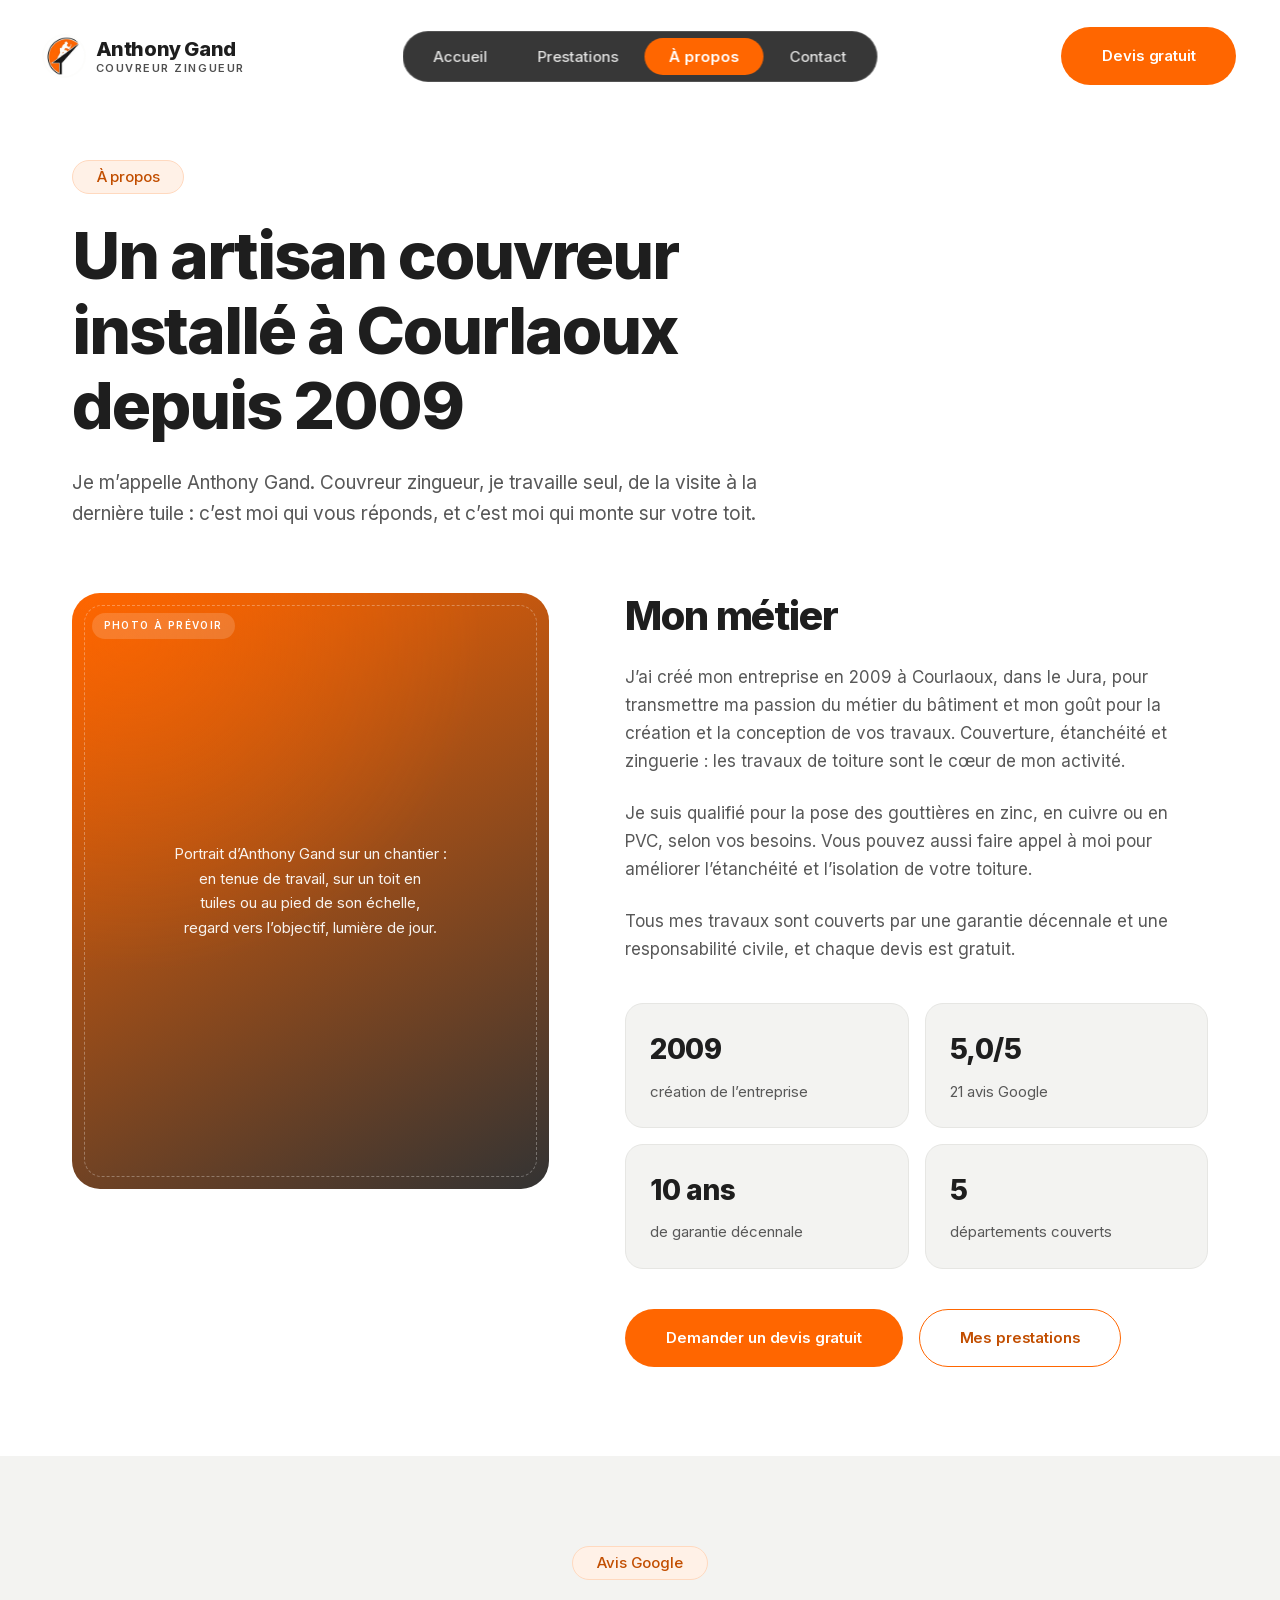
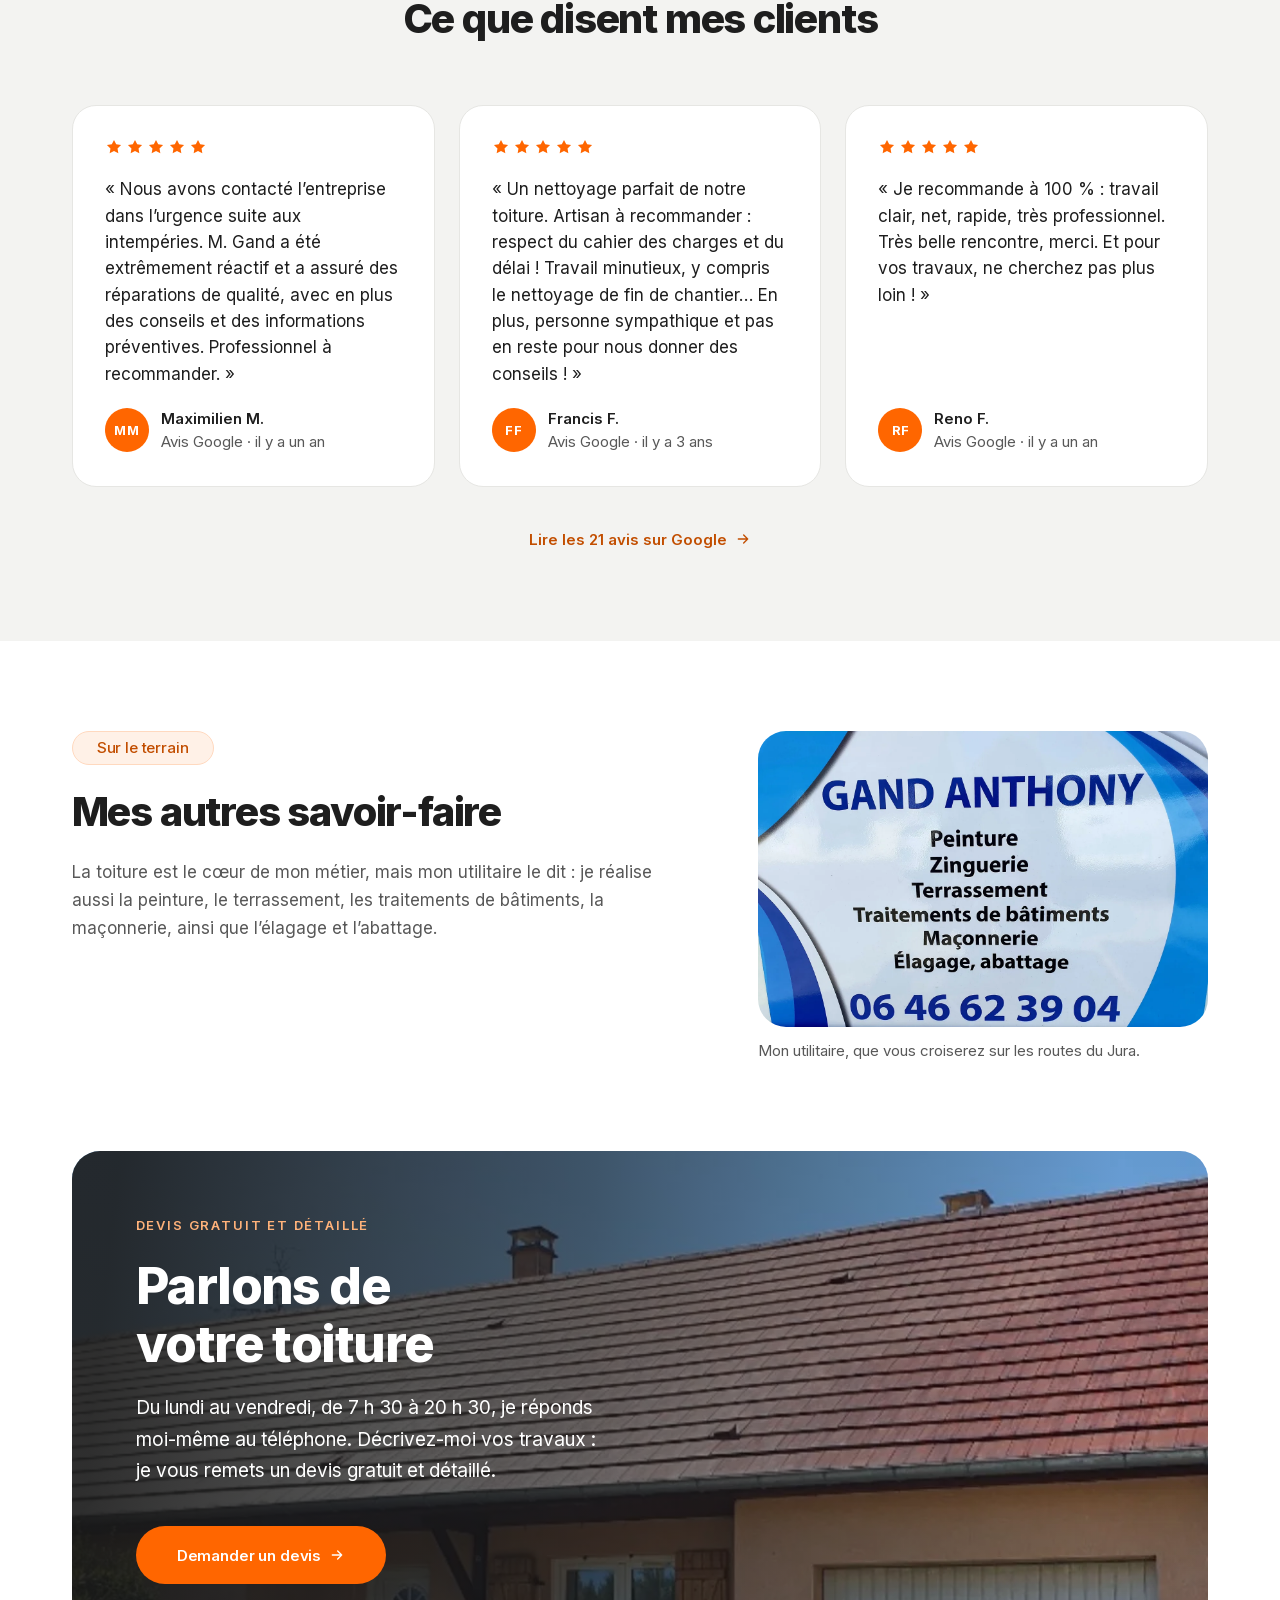
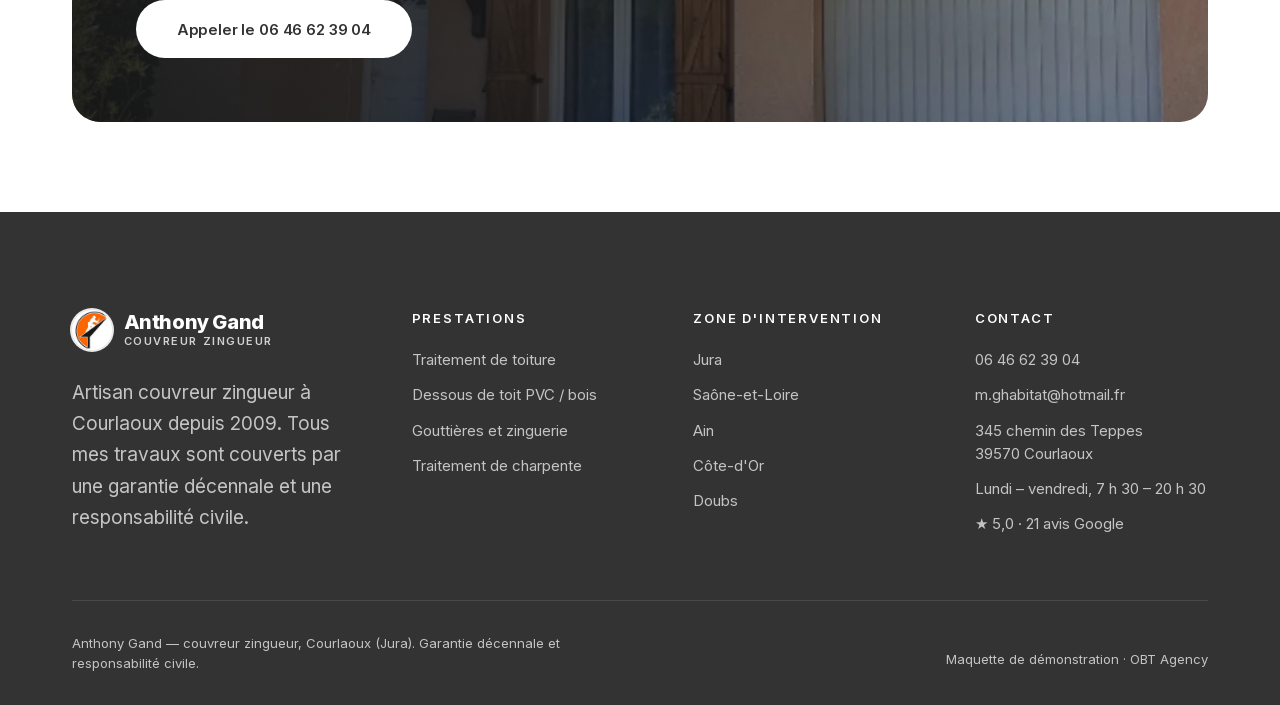
==== commit 31b455e6: "Comparateurs avant/après, avis sur Contact, appel à l'action À propos, article retiré" ====
--- a/apropos.html
+++ b/apropos.html
@@ -148,16 +148,12 @@
   <div class="contenu">
     <div class="duo duo--apropos">
       <div class="duo__texte">
-        <p class="badge badge--accent">Dans la presse</p>
-        <h2 class="section-titre duo__titre">Vu dans Le Progrès</h2>
-        <a class="presse" href="https://www.leprogres.fr/environnement/2023/09/06/un-sapin-devenu-dangereux-a-ete-abattu-sur-la-voie-grevy" target="_blank" rel="noopener">
-          <span class="presse__journal">Le Progrès · 6 septembre 2023</span>
-          <span class="presse__titre">« Dole. Un sapin devenu dangereux a été abattu sur la voie Grévy »</span>
-          <span class="presse__lien">Lire l’article</span>
-        </a>
-        <p class="duo__paragraphe">
-          Un sapin de plus de cent ans, au pied du château d’Azans : un chantier délicat que
-          j’ai réalisé et que le journal a relayé.
+        <p class="badge badge--accent">Sur le terrain</p>
+        <h2 class="section-titre duo__titre">Mes autres savoir-faire</h2>
+        <p class="duo__paragraphe">
+          La toiture est le cœur de mon métier, mais mon utilitaire le dit : je réalise aussi
+          la peinture, le terrassement, les traitements de bâtiments, la maçonnerie, ainsi que
+          l’élagage et l’abattage.
         </p>
       </div>
 
@@ -170,42 +166,26 @@
   </div>
 </section>
 
-<section class="section section--creme-2">
-  <div class="contenu">
-    <div class="duo duo--apropos">
-      <div class="duo__texte">
-        <h2 class="section-titre duo__titre">Me joindre</h2>
-        <p class="duo__paragraphe">
-          Du lundi au vendredi, de 7 h 30 à 20 h 30, je réponds moi-même au téléphone. Vous
-          pouvez aussi m’écrire : je vous recontacte pour parler de votre toiture.
-        </p>
-        <div class="duo__actions">
-          <a class="bouton bouton--plein" href="tel:+33646623904">Appeler le 06 46 62 39 04</a>
-          <a class="bouton bouton--contour" href="contact.html">Écrire un message</a>
+<section class="section section--creme section--haut-nul">
+  <div class="contenu">
+    <div class="appel">
+      <img class="visuel-photo visuel--pleine" src="assets/img/toit-tuiles-propres.webp"
+             width="1800" height="588" loading="lazy"
+             alt="Maison de plain-pied dont la toiture en tuiles vient d'être nettoyée.">
+      <div class="appel__contenu">
+        <p class="surtitre">Devis gratuit et détaillé</p>
+        <h2 class="appel__titre">Parlons de votre toiture</h2>
+        <p class="appel__texte">
+          Du lundi au vendredi, de 7 h 30 à 20 h 30, je réponds moi-même au téléphone.
+          Décrivez-moi vos travaux : je vous remets un devis gratuit et détaillé.
+        </p>
+        <div class="appel__action appel__action--double">
+          <a class="bouton bouton--plein" href="contact.html">Demander un devis
+            <svg class="bouton__fleche" viewBox="0 0 24 24" fill="none" stroke="currentColor" stroke-width="2" stroke-linecap="round" stroke-linejoin="round" aria-hidden="true"><path d="M5 12h14M13 6l6 6-6 6"/></svg>
+          </a>
+          <a class="bouton bouton--clair" href="tel:+33646623904">Appeler le 06 46 62 39 04</a>
         </div>
       </div>
-
-      <aside class="pratique pratique--carte">
-        <h3 class="pratique__titre">Anthony Gand</h3>
-        <div class="pratique__liste">
-          <div class="pratique__item">
-            <p class="pratique__intitule">Téléphone</p>
-            <p class="pratique__valeur"><a href="tel:+33646623904">06 46 62 39 04</a></p>
-          </div>
-          <div class="pratique__item">
-            <p class="pratique__intitule">E-mail</p>
-            <p class="pratique__valeur"><a href="mailto:m.ghabitat@hotmail.fr">m.ghabitat@hotmail.fr</a></p>
-          </div>
-          <div class="pratique__item">
-            <p class="pratique__intitule">Adresse</p>
-            <p class="pratique__valeur">345 chemin des Teppes<br>39570 Courlaoux</p>
-          </div>
-          <div class="pratique__item">
-            <p class="pratique__intitule">Horaires</p>
-            <p class="pratique__valeur">Du lundi au vendredi<br>7 h 30 – 20 h 30</p>
-          </div>
-        </div>
-      </aside>
     </div>
   </div>
 </section>
@@ -265,5 +245,6 @@
 
 <script src="js/apparitions.js"></script>
 <script src="js/main.js"></script>
+<script src="js/toiture.js"></script>
 </body>
 </html>
--- a/css/toiture.css
+++ b/css/toiture.css
@@ -256,3 +256,31 @@
 @media (max-width: 1100px) { .formulaire-bloc .pratique__titre { color: var(--c-encre); } }
 .pratique--carte .pratique__titre { color: var(--c-blanc); }
 .presta__entete .badge { white-space: nowrap; height: auto; min-height: 34px; }
+
+.comparateurs {
+  display: grid;
+  grid-template-columns: repeat(2, minmax(0, 1fr));
+  gap: var(--sp-10) var(--sp-8);
+}
+.comparateur { margin: 0; }
+.comparateur .avant-apres {
+  aspect-ratio: 2 / 1;
+  border-radius: var(--r-xl);
+  cursor: ew-resize;
+  touch-action: pan-y;
+  user-select: none;
+}
+.comparateur .avant-apres img { width: 100%; height: 100%; object-fit: cover; pointer-events: none; }
+.comparateur__legende { margin-block-start: var(--sp-4); font-size: var(--fs-md); font-weight: var(--fw-demi); color: var(--c-encre); }
+.avant-apres__bouton { background: var(--c-orange); color: var(--c-blanc); }
+@media (max-width: 767px) {
+  .comparateurs { grid-template-columns: minmax(0, 1fr); gap: var(--sp-8); }
+  .comparateur .avant-apres { aspect-ratio: 16 / 9; }
+}
+
+.tel-insecable { white-space: nowrap; }
+.appel__action--double { display: flex; flex-wrap: wrap; gap: var(--sp-4); }
+.avis-grille .avis-carte { height: 100%; }
+.appel__action--double { flex-direction: row; align-items: center; }
+.appel__action--double .bouton { width: auto; }
+@media (max-width: 639px) { .appel__action--double { flex-direction: column; align-items: stretch; } }
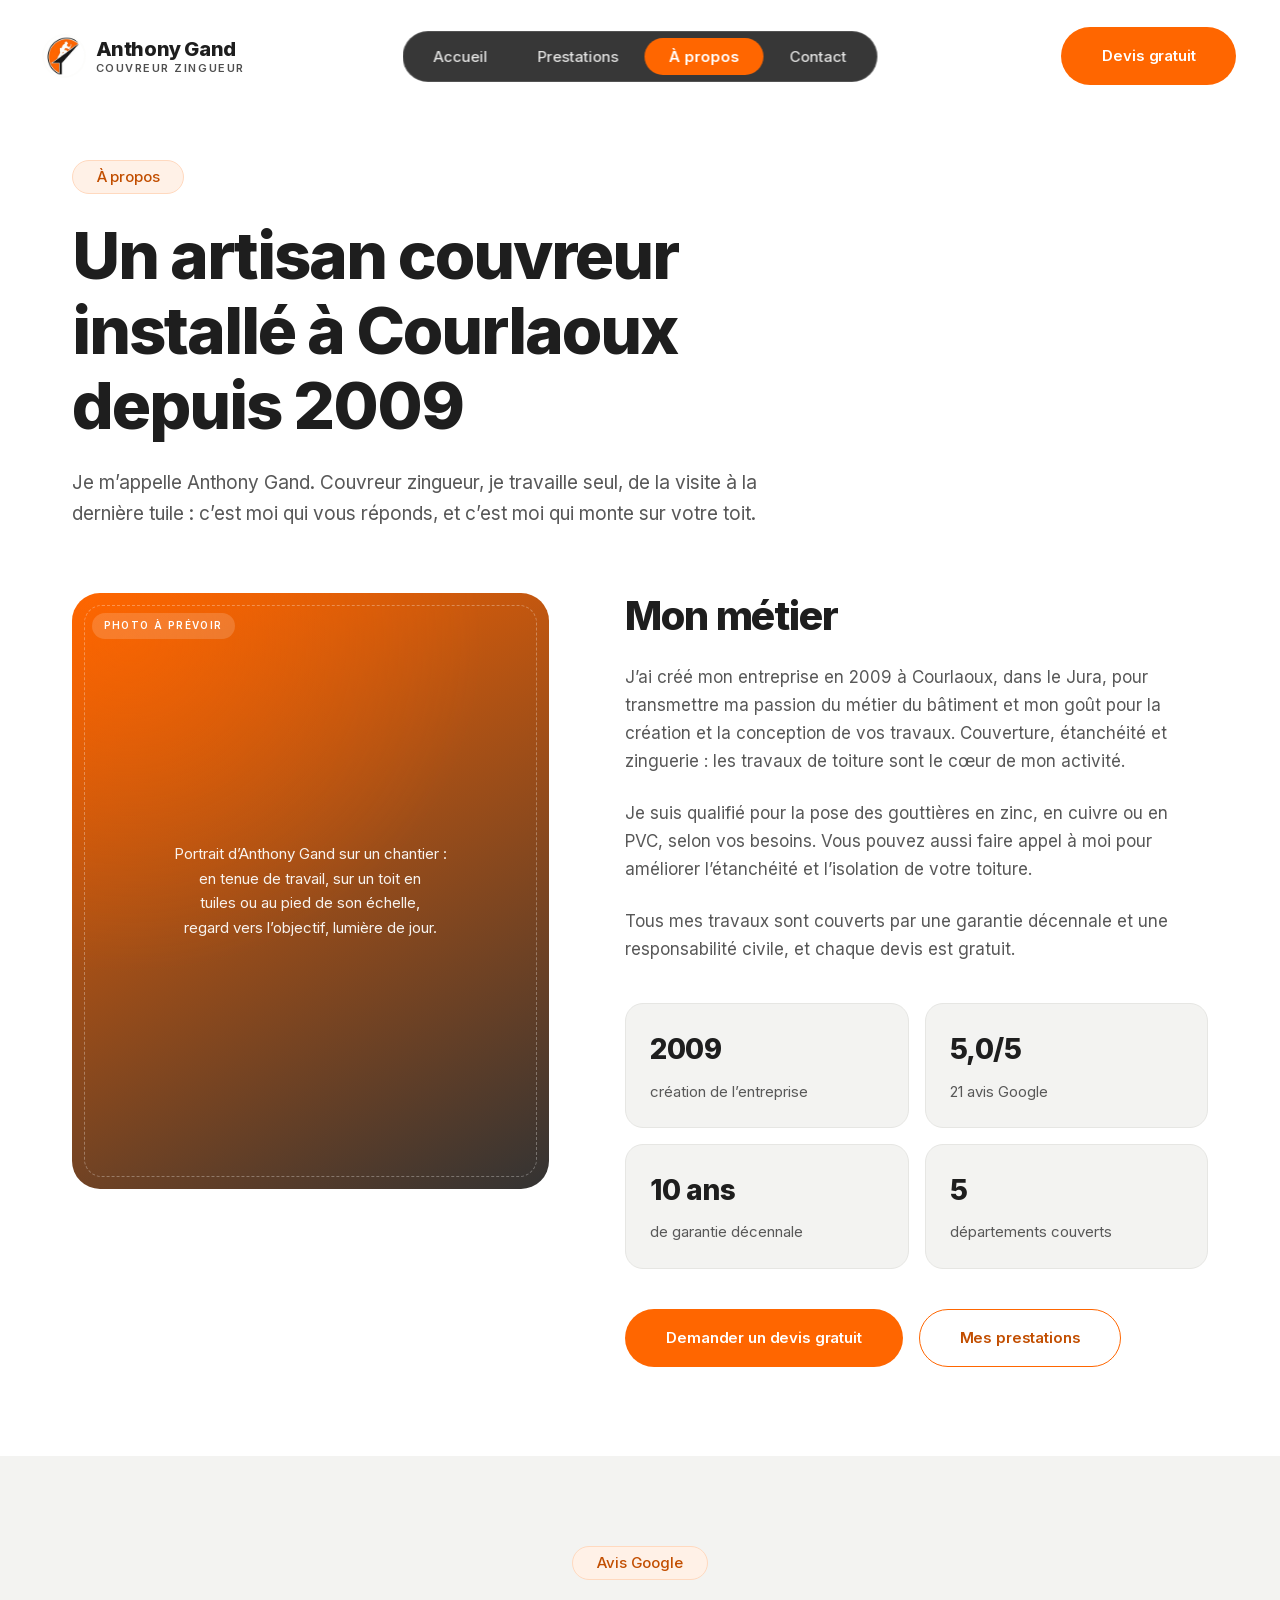
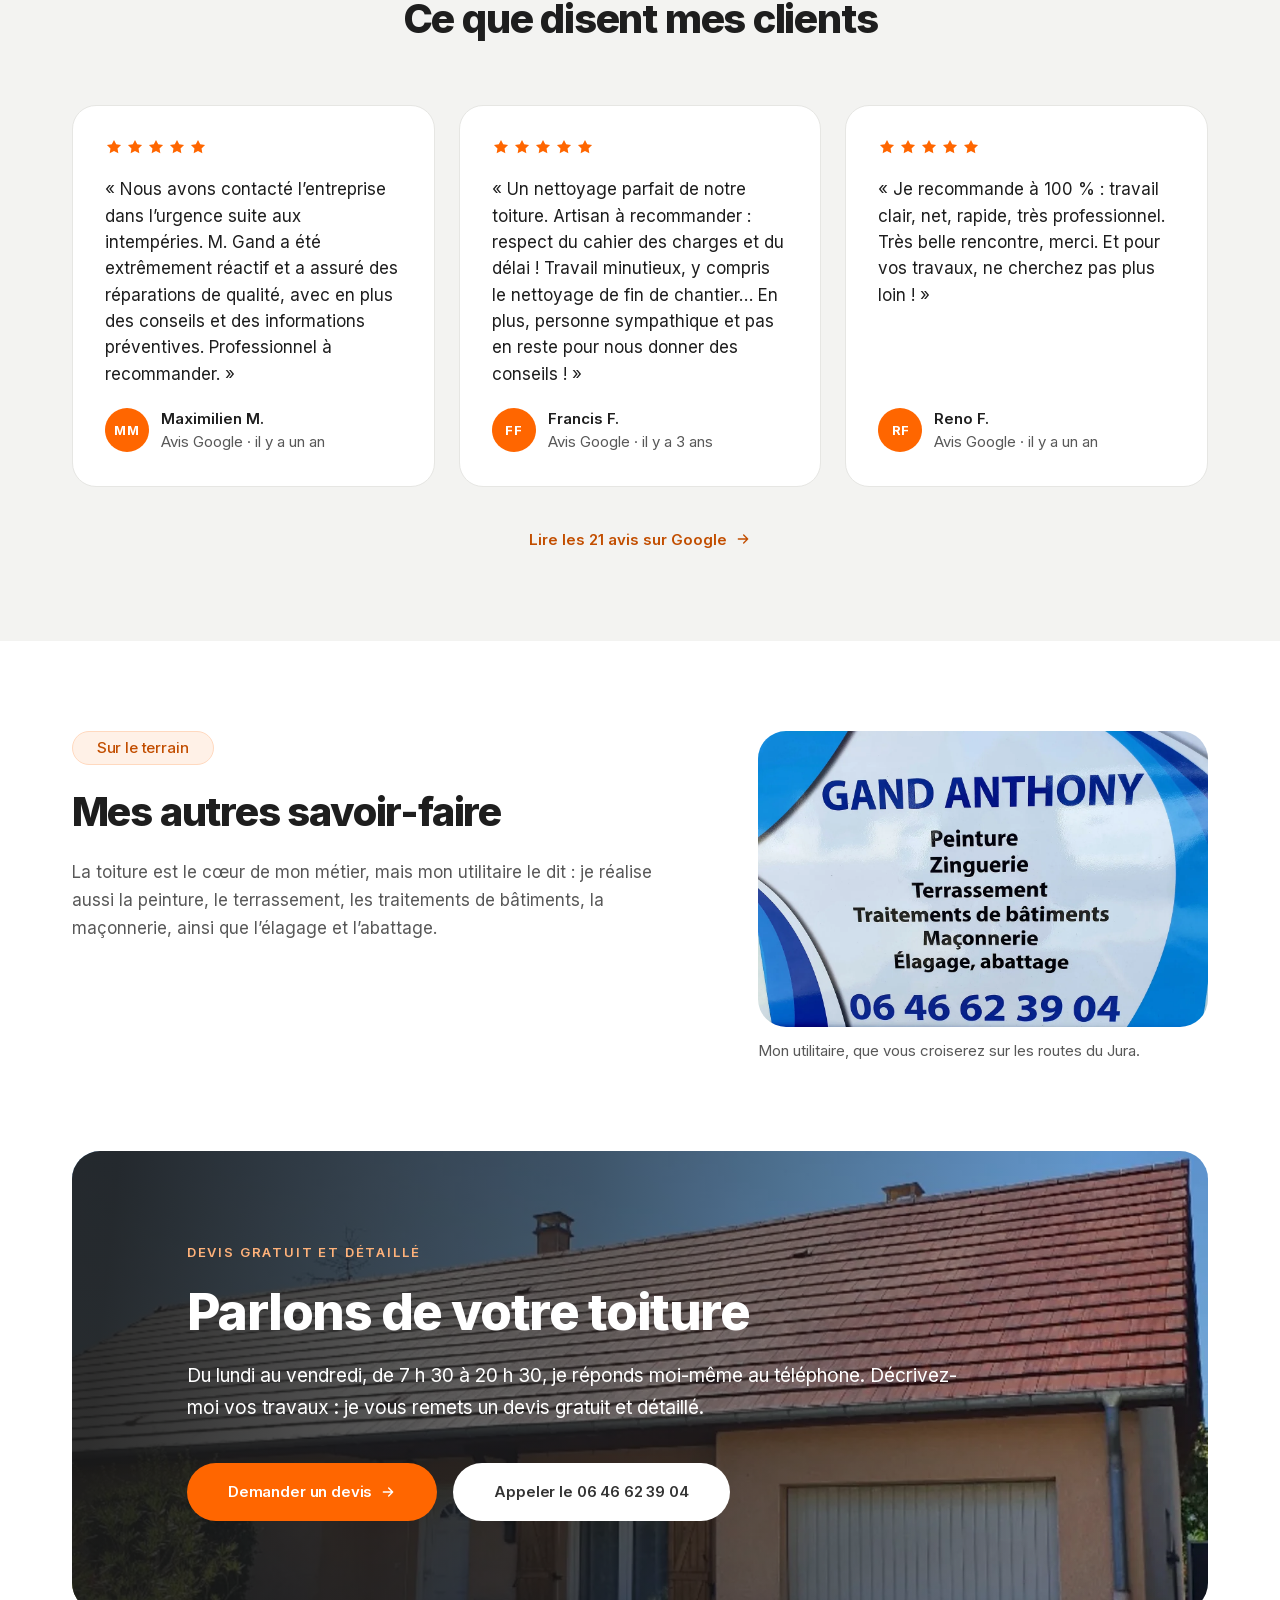
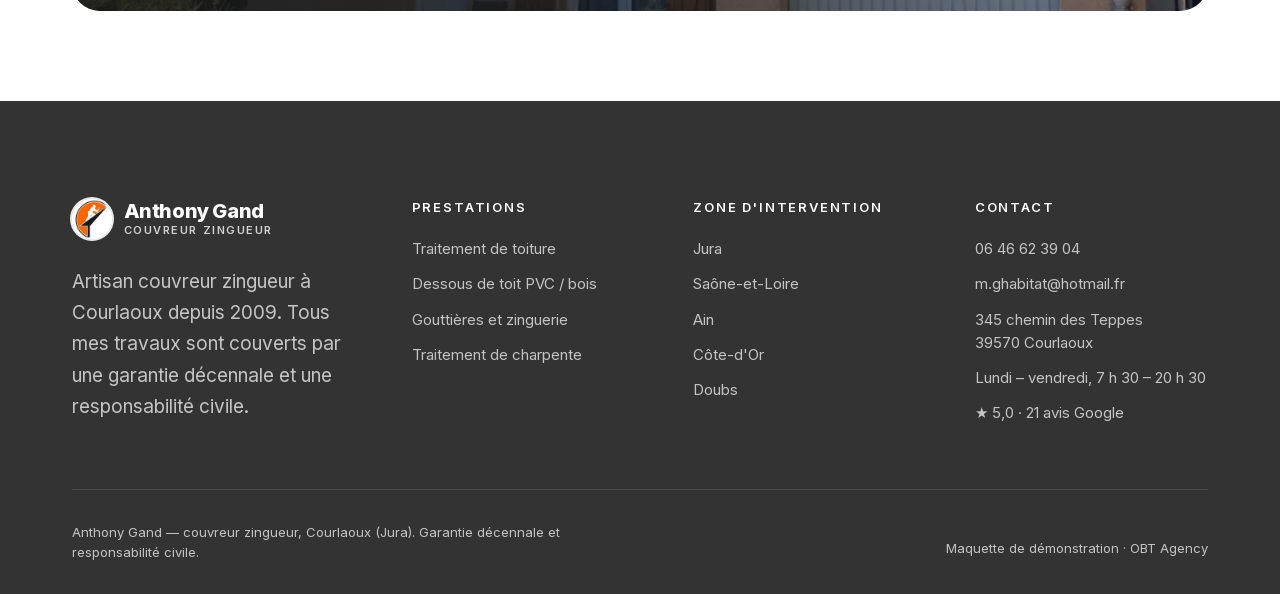
==== commit 893395b2: "Appel à l'action d'À propos recentré" ====
--- a/apropos.html
+++ b/apropos.html
@@ -168,7 +168,7 @@
 
 <section class="section section--creme section--haut-nul">
   <div class="contenu">
-    <div class="appel">
+    <div class="appel appel--large">
       <img class="visuel-photo visuel--pleine" src="assets/img/toit-tuiles-propres.webp"
              width="1800" height="588" loading="lazy"
              alt="Maison de plain-pied dont la toiture en tuiles vient d'être nettoyée.">
--- a/css/toiture.css
+++ b/css/toiture.css
@@ -284,3 +284,13 @@
 .appel__action--double { flex-direction: row; align-items: center; }
 .appel__action--double .bouton { width: auto; }
 @media (max-width: 639px) { .appel__action--double { flex-direction: column; align-items: stretch; } }
+
+.appel--large { padding-inline: clamp(40px, 9vw, 128px); }
+.appel--large .appel__contenu { max-width: 780px; }
+.appel--large .appel__titre { max-width: none; }
+.appel--large .appel__texte { max-width: 72ch; text-wrap: pretty; }
+.appel--large .appel__action--double { flex-wrap: nowrap; }
+@media (max-width: 639px) {
+  .appel--large { padding-inline: clamp(24px, 6vw, 40px); }
+  .appel--large .appel__action--double { flex-wrap: wrap; }
+}
